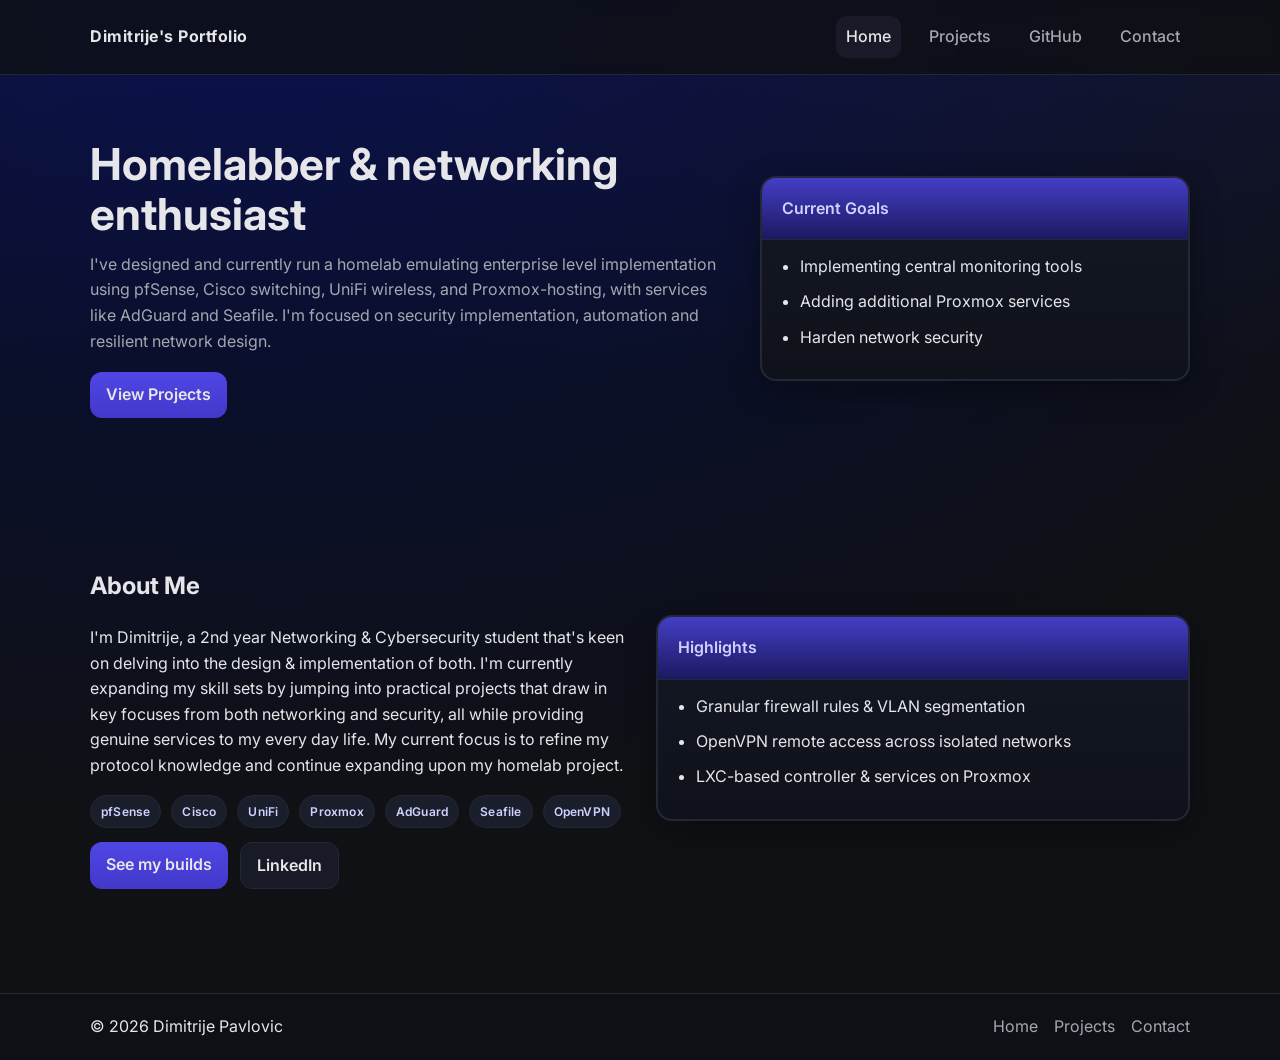
==== index.html @ 5ffce80c "minor tweaks" ====
<!doctype html>
<html lang="en">
<head>
<meta charset="utf-8" />
<meta name="viewport" content="width=device-width, initial-scale=1" />
<title>Dimitrije Pavlovic — Homelab & Projects</title>
<meta name="description" content="Portfolio: homelab, networking, cybersecurity, and systems projects." />
<link rel="preconnect" href="https://fonts.gstatic.com" crossorigin>
<link href="https://fonts.googleapis.com/css2?family=Inter:wght@400;500;600;700&display=swap" rel="stylesheet">
<link rel="stylesheet" href="assets/css/style.css" />
</head>
<body>
<header class="site-header">
<div class="container nav">
<a class="brand" href="./">Dimitrije's Portfolio</a>
<nav id="site-nav" class="nav-links">
<a href="./" data-nav="home">Home</a>
<a href="projects.html" data-nav="projects">Projects</a>
<a href="https://github.com/pvlvc-dev" target="_blank" rel="noopener">GitHub</a>
<a href="mailto:dimitrijepavlovic1035@gmail.com">Contact</a>
</nav>
<button id="nav-toggle" class="nav-toggle" aria-label="Toggle menu">☰</button>
</div>
</header>


<main>
<!-- HERO -->
<section class="hero">
<div class="container hero-inner">
<div class="hero-text">
<h1>Homelabber & networking enthusiast</h1>
<p>
I've designed and currently run a homelab emulating enterprise level implementation using pfSense,
Cisco switching, UniFi wireless, and Proxmox-hosting, with services like AdGuard and Seafile. I'm focused on
security implementation, automation and resilient network design.
</p>
<div class="cta">
<a class="btn primary" href="projects.html">View Projects</a>
</div>
</div>
<div class="hero-card">
<div class="card card-hover">
<div class="card-header">Current Goals</div>
<div class="card-body">
    <ul class="list">
    <li>Implementing central monitoring tools</li>
    <li>Adding additional Proxmox services</li>
    <li>Harden network security</li>
    </ul>
</div>
</div>
</div>
</div>
</section>


<!-- ABOUT -->
<section id="about" class="section">
<div class="container grid-2">
<div>
<h2>About Me</h2>
<p>
I'm Dimitrije, a 2nd year Networking & Cybersecurity student that's keen on delving into the
design & implementation of both. I'm currently expanding my skill sets by jumping into practical projects
that draw in key focuses from both networking and security, all while providing genuine services to my every day life.
My current focus is to refine my protocol knowledge and continue expanding upon my homelab project.
</p>
<div class="badges">
<span class="badge">pfSense</span>
<span class="badge">Cisco</span>
<span class="badge">UniFi</span>
<span class="badge">Proxmox</span>
<span class="badge">AdGuard</span>
<span class="badge">Seafile</span>
<span class="badge">OpenVPN</span>
</div>
<div class="cta">
<a class="btn primary" href="projects.html">See my builds</a>
<a class="btn" href="https://www.linkedin.com/in/dimitrije-pavlovic/" target="_blank" rel="noopener">LinkedIn</a>
</div>
</div>
<div>
<div class="card card-hover">
<div class="card-header">Highlights</div>
<div class="card-body">
    <ul class="list">
    <li>Granular firewall rules & VLAN segmentation</li>
    <li>OpenVPN remote access across isolated networks</li>
    <li>LXC-based controller & services on Proxmox</li>
    </ul>
</div>
</div>
</div>
</div>
</section>
</main>


<footer class="site-footer">
<div class="container footer-inner">
<div>© <span id="year"></span> Dimitrije Pavlovic</div>
<div class="footer-links">
<a href="./">Home</a>
<a href="projects.html">Projects</a>
<a href="mailto:dimitrijepavlovic1035@gmail.com">Contact</a>
</div>
</div>
</footer>

<script src="assets/js/main.js"></script>
</body>
</html>
---- assets/css/style.css ----
* { box-sizing: border-box; }
html, body { height: 100%; }

:root {
--bg: #0f1115;
--bg-elev: #151821;
--text: #e6e6ea;
--muted: #a4a7b0;
--indigo: #4f46e5;
--indigo-600: #4338ca;
--link: #7c83ff;
--border: #242735;
--radius: 16px;
--shadow: 0 10px 30px rgba(0,0,0,0.35);
}

body {
margin: 0;
background: radial-gradient(1400px 900px at 20% 0%, #050d3f, transparent 90%), var(--bg);
background-repeat: no-repeat, no-repeat;
color: var(--text);
font-family: 'Inter', system-ui, -apple-system, Segoe UI, Roboto, Helvetica, Arial, 'Apple Color Emoji', 'Segoe UI Emoji';
line-height: 1.6;
}

section {
    margin-bottom: 2.5rem;
}

.img-frame {
  max-width: 480px;        /* or 100% */
  border-radius: 14px;
  border: 2px solid rgba(79,70,229,.35);
  box-shadow: 0 10px 30px rgba(0,0,0,.4);
  background: linear-gradient(180deg, rgba(79,70,229,.1), rgba(15,17,26,.6));
  padding: 6px;
}

.img-frame img {
  display: block;
  width: 100%;
  height: auto;            /* ensures real height */
  border-radius: 10px;     /* slightly smaller than frame radius */
}


.page-header {
  display: flex;
  justify-content: space-between;
  align-items: center;
  flex-wrap: wrap; /* allows wrapping on mobile */
  gap: 1rem;
  border-bottom: 1px solid var(--border);
}

.page-title {
  font-size: 2rem;
  font-weight: 700;
  color: var(--text-light, #fff);
}

.page-version {
  color: #cfd2ff;
  font-size: 0.95rem;
  opacity: 0.85;
  text-align: center;
  flex: 1; /* pushes it to the middle */
}

/* Layout */
.container { width: min(1100px, 92%); margin: 0 auto;}
.section { padding: 64px 0; }
.grid-2 { display: grid; grid-template-columns: 1fr; gap: 2rem; align-items: center; padding-top: 20px;}
.grid-3 { display: grid; grid-template-columns: 1fr; gap: 24px; padding-top: 10px;}
@media (min-width: 820px) {
.grid-2 { grid-template-columns: 1fr 1fr; }
.grid-3 { grid-template-columns: repeat(3, 1fr); }
}

/* Header */
.site-header { position: sticky; top: 0; z-index: 50; background: rgba(15,17,21,0.75); backdrop-filter: blur(8px); border-bottom: 1px solid var(--border); }
.nav { display: flex; align-items: center; justify-content: space-between; padding: 16px 0; }
.brand { font-weight: 700; letter-spacing: 0.5px; color: var(--text); text-decoration: none; }
.nav-links { display: none; gap: 18px; }
.nav-links a { color: var(--muted); text-decoration: none; font-weight: 500; padding: 8px 10px; border-radius: 10px; }
.nav-links a.active, .nav-links a:hover { color: var(--text); background: #181b27; }
.nav-toggle { display: inline-flex; align-items: center; justify-content: center; background: #181b27; color: var(--text); border: 1px solid var(--border); border-radius: 12px; padding: 8px 12px; cursor: pointer; }
@media (min-width: 860px) {
.nav-links { display: inline-flex; }
.nav-toggle { display: none; }
}

/* Hero */
.hero { padding: 64px 0 24px; background: linear-gradient(180deg, rgba(79,70,229,0.07), transparent 85%); padding-bottom: 5px;}
.hero-inner { display: grid; grid-template-columns: 1fr; gap: 24px; align-items: center; }
@media (min-width: 920px) { .hero-inner { grid-template-columns: 1.2fr 0.8fr; } }
.hero h1 { font-size: clamp(28px, 4vw, 44px); line-height: 1.15; margin: 0 0 12px; }
.hero p { color: var(--muted); margin: 0 0 18px; }
#site-nav.open { display: flex; flex-direction: column; gap: 12px; position: absolute; right: 4%; left: 4%; top: 62px; padding: 16px; background: #0f121a; border: 1px solid var(--border); border-radius: 14px; box-shadow: var(--shadow); }

/* Cards */
.cards { margin-top: 24px; margin-bottom: 2rem; }
.card { background: linear-gradient(180deg, #141824, #0f121a); border: 2px solid var(--border); border-radius: var(--radius); box-shadow: var(--shadow); overflow: hidden; }
.card-header { padding: 18px 20px; font-weight: 600; color: #cfd2ff; border-bottom: 1px solid var(--border); background: linear-gradient(180deg, rgba(78, 70, 229, 0.832), rgba(31, 26, 127, 0.688)); }
.card-footer { border-top: 1px solid var(--border); padding: 10px 14px; background: linear-gradient(180deg, rgba(79,70,229,0.05), transparent); font-size: 13px;color: var(--muted); display: flex; justify-content: space-between; align-items: center;}
.card-footbox {border: 1px solid var(--border); padding: 10px 14px; background: linear-gradient(180deg, rgba(79,70,229,0.05), transparent); font-size: 13px;color: var(--muted); display: flex; justify-content: space-between; align-items: center;}
.card-body { padding: 20px;  line-height: 1.7; padding-top: 5px;}
.card-actions { display: flex; gap: 10px; padding: 16px 18px; border-top: 1px solid var(--border); }
.card.card-hover {
  transition: transform 0.3s cubic-bezier(0.22, 1, 0.36, 1),
              box-shadow 0.3s cubic-bezier(0.22, 1, 0.36, 1);
}
.card.card-hover:hover {
  transform: translateY(-4px);
  box-shadow: 0 8px 25px rgba(79,70,229,0.25);
  transition: all 0.3s ease-in-out;
}

/* Buttons */
.btn { display: inline-block; text-decoration: none; font-weight: 600; padding: 10px 16px; border-radius: 12px; border: 1px solid var(--border); color: var(--text); background: #181b27; transition: transform 0.06s ease; }
.btn:hover { transform: translateY(-1px); }
.btn.primary { background: linear-gradient(180deg, var(--indigo), var(--indigo-600)); border: none; }
.btn.ghost { background: transparent; border: 1px solid var(--border); }
.btn.small { padding: 8px 12px; font-size: 14px; }
.btn.nav {
  padding: 8px 14px;
  background: linear-gradient(180deg, #2a275f, var(--indigo-600));
  font-size: 14px;
  box-shadow: 0 4px 12px rgba(79,70,229,0.3);
  transition: all 0.2s ease;
  border: none;
}
.btn.nav:hover {
  transform: translateY(-2px);
  box-shadow: 0 6px 16px rgba(79,70,229,0.5);
}

/* Badges & Chips */
.badges { display: flex; flex-wrap: wrap; gap: 10px; margin: 14px 0; }
.badge { padding: 6px 10px; border-radius: 999px; background: #1a1e2b; border: 1px solid var(--border); color: #cfd2ff; font-weight: 600; font-size: 12px; letter-spacing: 0.2px; }
.chips { display: flex; flex-wrap: wrap; gap: 8px; }
.chip { padding: 6px 10px; border-radius: 999px; background: #151a26; border: 1px solid var(--border); color: var(--muted); font-weight: 600; font-size: 12px; }


/* Lists */
.list { margin: 0; padding: 0 0 0 18px; }
.list li { margin: 8px 0; }


/* Footer */
.site-footer { border-top: 1px solid var(--border); background: #0e1016; margin-top: 40px; }
.footer-inner { display: flex; align-items: center; justify-content: space-between; padding: 20px 0; }
.footer-links { display: flex; gap: 16px; }
.footer-links a { color: var(--muted); text-decoration: none; }
.footer-links a:hover { color: var(--text); }


/* Utilities */
.muted { color: var(--muted); }
.cta { display: flex; gap: 12px; flex-wrap: wrap; }


/* Mobile menu (revealed when toggled) */
#site-nav.open { display: flex; flex-direction: column; gap: 12px; position: absolute; right: 4%; left: 4%; top: 62px; padding: 16px; background: #0f121a; border: 1px solid var(--border); border-radius: 14px; box-shadow: var(--shadow); }
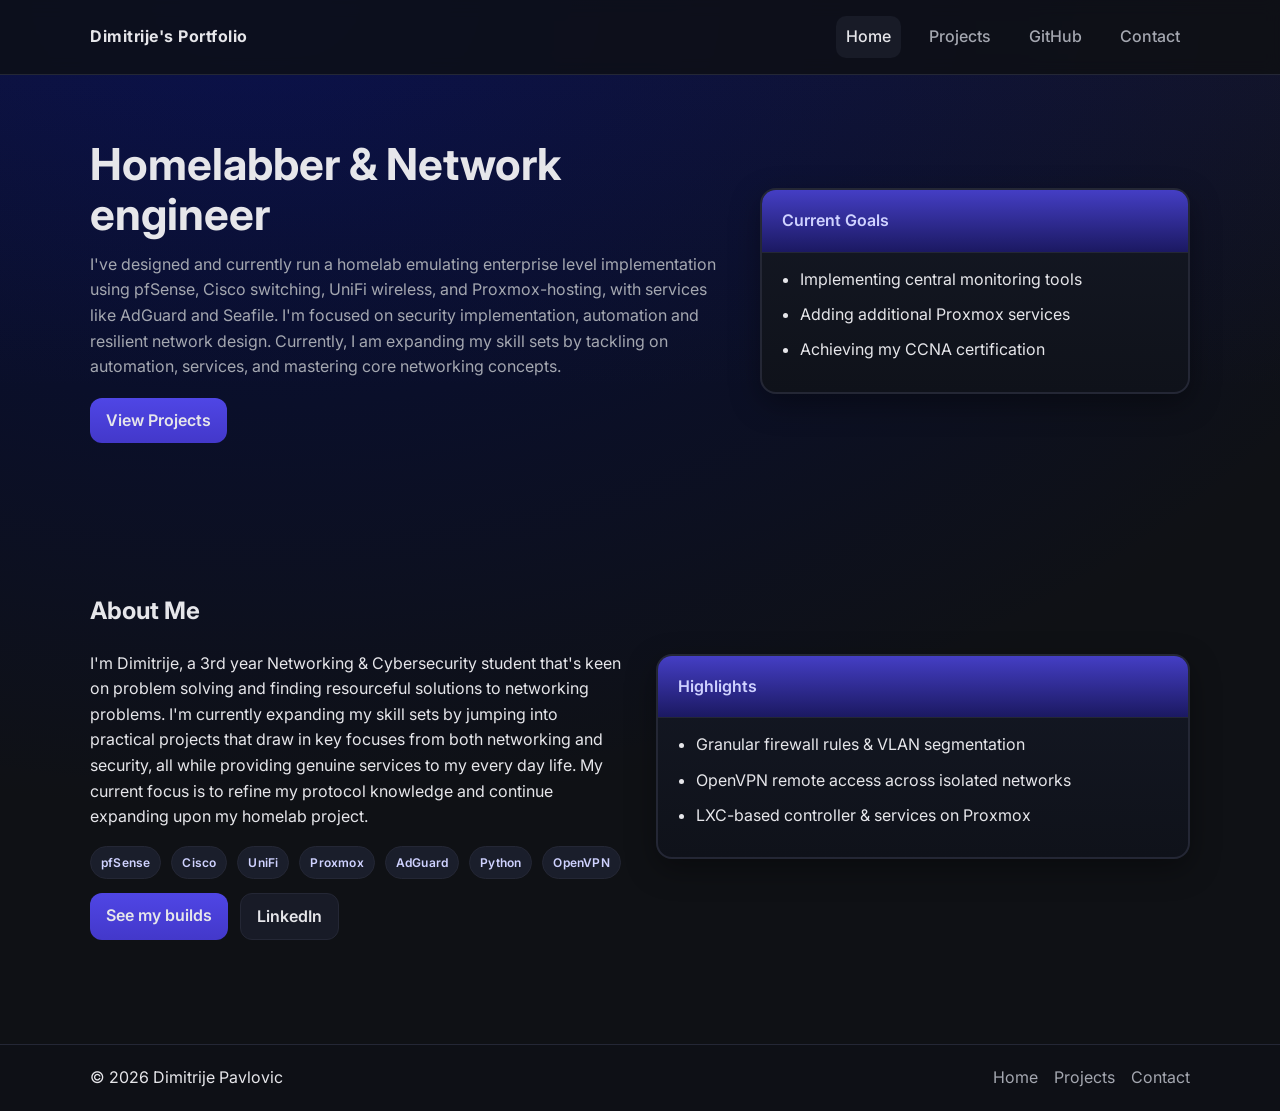
==== commit e775ef24: "Info changes" ====
--- a/index.html
+++ b/index.html
@@ -25,15 +25,15 @@
 
 
 <main>
-<!-- HERO -->
 <section class="hero">
 <div class="container hero-inner">
 <div class="hero-text">
-<h1>Homelabber & networking enthusiast</h1>
+<h1>Homelabber & Network engineer</h1>
 <p>
 I've designed and currently run a homelab emulating enterprise level implementation using pfSense,
 Cisco switching, UniFi wireless, and Proxmox-hosting, with services like AdGuard and Seafile. I'm focused on
-security implementation, automation and resilient network design.
+security implementation, automation and resilient network design. Currently, I am expanding my skill sets by 
+tackling on automation, services, and mastering core networking concepts.
 </p>
 <div class="cta">
 <a class="btn primary" href="projects.html">View Projects</a>
@@ -46,7 +46,7 @@
     <ul class="list">
     <li>Implementing central monitoring tools</li>
     <li>Adding additional Proxmox services</li>
-    <li>Harden network security</li>
+    <li>Achieving my CCNA certification</li>
     </ul>
 </div>
 </div>
@@ -54,15 +54,13 @@
 </div>
 </section>
 
-
-<!-- ABOUT -->
 <section id="about" class="section">
 <div class="container grid-2">
 <div>
 <h2>About Me</h2>
 <p>
-I'm Dimitrije, a 2nd year Networking & Cybersecurity student that's keen on delving into the
-design & implementation of both. I'm currently expanding my skill sets by jumping into practical projects
+I'm Dimitrije, a 3rd year Networking & Cybersecurity student that's keen on problem solving and finding resourceful
+solutions to networking problems. I'm currently expanding my skill sets by jumping into practical projects
 that draw in key focuses from both networking and security, all while providing genuine services to my every day life.
 My current focus is to refine my protocol knowledge and continue expanding upon my homelab project.
 </p>
@@ -72,7 +70,7 @@
 <span class="badge">UniFi</span>
 <span class="badge">Proxmox</span>
 <span class="badge">AdGuard</span>
-<span class="badge">Seafile</span>
+<span class="badge">Python</span>
 <span class="badge">OpenVPN</span>
 </div>
 <div class="cta">
@@ -96,7 +94,6 @@
 </section>
 </main>
 
-
 <footer class="site-footer">
 <div class="container footer-inner">
 <div>© <span id="year"></span> Dimitrije Pavlovic</div>
--- a/assets/css/style.css
+++ b/assets/css/style.css
@@ -160,5 +160,5 @@
 .cta { display: flex; gap: 12px; flex-wrap: wrap; }
 
 
-/* Mobile menu (revealed when toggled) */
+/* Mobile menu */
 #site-nav.open { display: flex; flex-direction: column; gap: 12px; position: absolute; right: 4%; left: 4%; top: 62px; padding: 16px; background: #0f121a; border: 1px solid var(--border); border-radius: 14px; box-shadow: var(--shadow); }
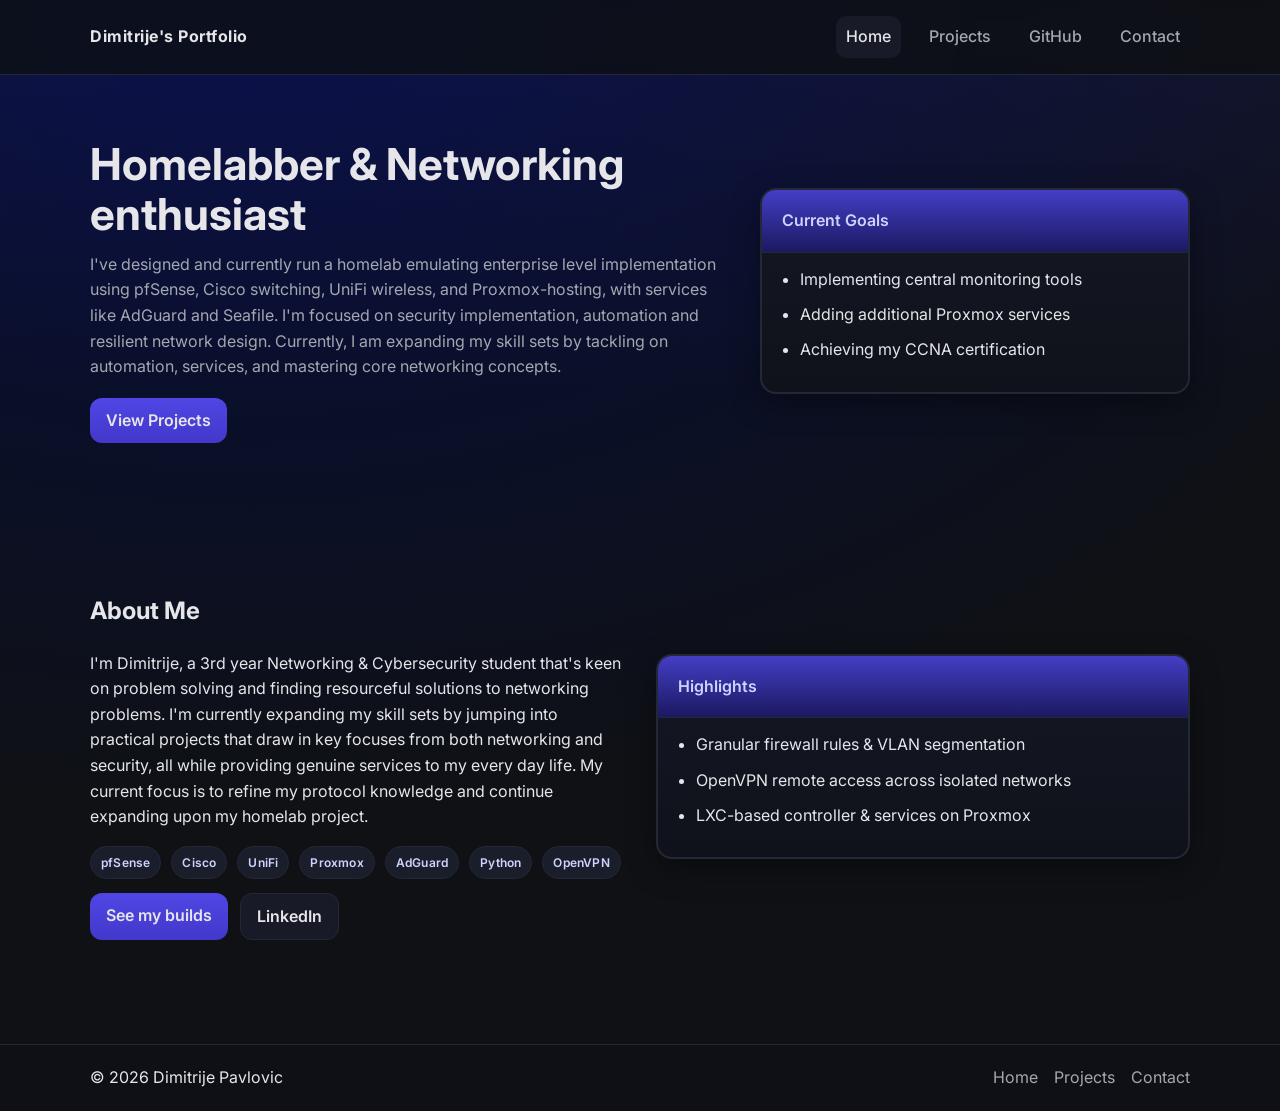
==== commit 89821411: "minor title change" ====
--- a/index.html
+++ b/index.html
@@ -28,7 +28,7 @@
 <section class="hero">
 <div class="container hero-inner">
 <div class="hero-text">
-<h1>Homelabber & Network engineer</h1>
+<h1>Homelabber & Networking enthusiast</h1>
 <p>
 I've designed and currently run a homelab emulating enterprise level implementation using pfSense,
 Cisco switching, UniFi wireless, and Proxmox-hosting, with services like AdGuard and Seafile. I'm focused on
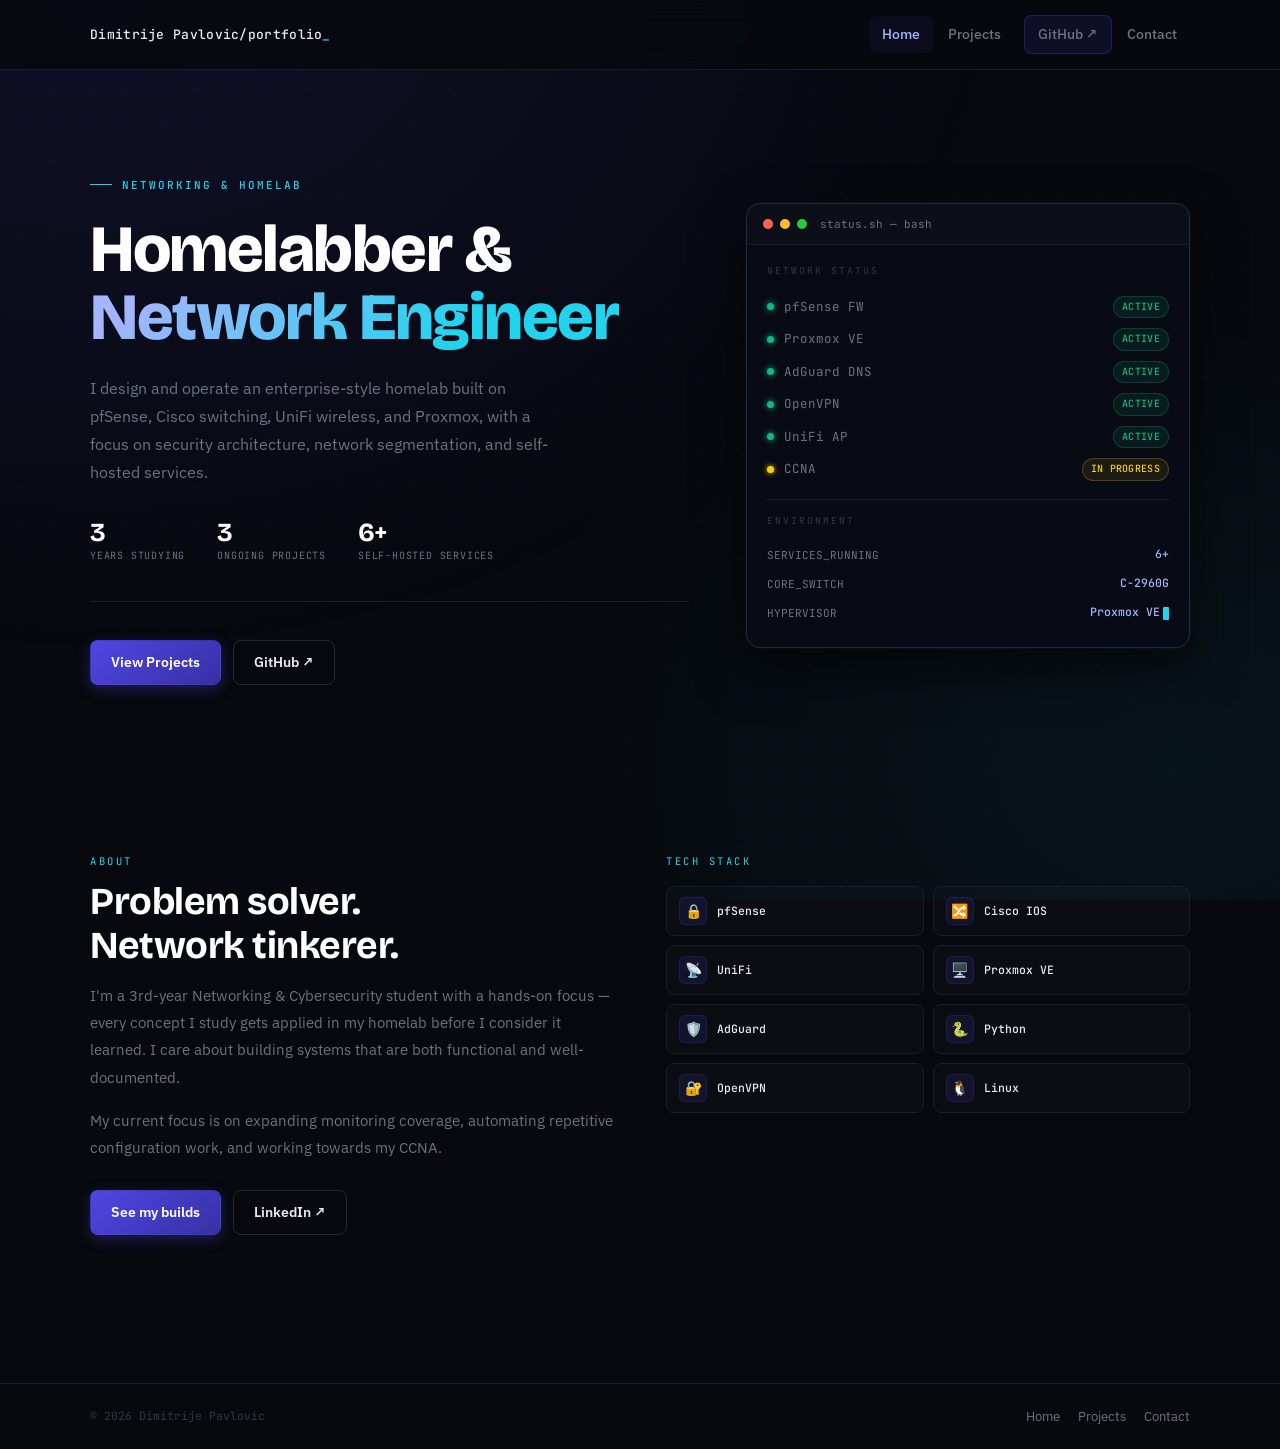
==== commit 04b16af1: "Complete overhaul" ====
--- a/index.html
+++ b/index.html
@@ -3,108 +3,173 @@
 <head>
 <meta charset="utf-8" />
 <meta name="viewport" content="width=device-width, initial-scale=1" />
-<title>Dimitrije Pavlovic — Homelab & Projects</title>
-<meta name="description" content="Portfolio: homelab, networking, cybersecurity, and systems projects." />
+<title>Dimitrije Pavlovic — Homelab & Networking</title>
+<meta name="description" content="Homelab, networking, and cybersecurity portfolio." />
+<link rel="preconnect" href="https://fonts.googleapis.com">
 <link rel="preconnect" href="https://fonts.gstatic.com" crossorigin>
-<link href="https://fonts.googleapis.com/css2?family=Inter:wght@400;500;600;700&display=swap" rel="stylesheet">
+<link href="https://fonts.googleapis.com/css2?family=Bricolage+Grotesque:opsz,wght@12..96,400;12..96,600;12..96,700;12..96,800&family=IBM+Plex+Sans:wght@400;500;600&family=JetBrains+Mono:wght@400;500&display=swap" rel="stylesheet">
 <link rel="stylesheet" href="assets/css/style.css" />
 </head>
 <body>
+
+<div id="scroll-progress"></div>
+
 <header class="site-header">
-<div class="container nav">
-<a class="brand" href="./">Dimitrije's Portfolio</a>
-<nav id="site-nav" class="nav-links">
-<a href="./" data-nav="home">Home</a>
-<a href="projects.html" data-nav="projects">Projects</a>
-<a href="https://github.com/pvlvc-dev" target="_blank" rel="noopener">GitHub</a>
-<a href="mailto:dimitrijepavlovic1035@gmail.com">Contact</a>
-</nav>
-<button id="nav-toggle" class="nav-toggle" aria-label="Toggle menu">☰</button>
-</div>
+  <div class="container nav">
+    <a class="brand" href="./">Dimitrije Pavlovic/portfolio<span class="brand-accent">_</span></a>
+    <nav id="site-nav" class="nav-links">
+      <a href="./" data-nav="home">Home</a>
+      <a href="projects.html" data-nav="projects">Projects</a>
+      <a href="https://github.com/pvlvc-dev" target="_blank" rel="noopener" class="nav-cta">GitHub ↗</a>
+      <a href="mailto:dimitrije.pav@proton.me">Contact</a>
+    </nav>
+    <button id="nav-toggle" class="nav-toggle" aria-label="Toggle menu">☰</button>
+  </div>
 </header>
 
+<main>
 
-<main>
-<section class="hero">
-<div class="container hero-inner">
-<div class="hero-text">
-<h1>Homelabber & Networking enthusiast</h1>
-<p>
-I've designed and currently run a homelab emulating enterprise level implementation using pfSense,
-Cisco switching, UniFi wireless, and Proxmox-hosting, with services like AdGuard and Seafile. I'm focused on
-security implementation, automation and resilient network design. Currently, I am expanding my skill sets by 
-tackling on automation, services, and mastering core networking concepts.
-</p>
-<div class="cta">
-<a class="btn primary" href="projects.html">View Projects</a>
-</div>
-</div>
-<div class="hero-card">
-<div class="card card-hover">
-<div class="card-header">Current Goals</div>
-<div class="card-body">
-    <ul class="list">
-    <li>Implementing central monitoring tools</li>
-    <li>Adding additional Proxmox services</li>
-    <li>Achieving my CCNA certification</li>
-    </ul>
-</div>
-</div>
-</div>
-</div>
-</section>
+  <!-- Hero -->
+  <section class="hero">
+    <div class="container hero-inner">
 
-<section id="about" class="section">
-<div class="container grid-2">
-<div>
-<h2>About Me</h2>
-<p>
-I'm Dimitrije, a 3rd year Networking & Cybersecurity student that's keen on problem solving and finding resourceful
-solutions to networking problems. I'm currently expanding my skill sets by jumping into practical projects
-that draw in key focuses from both networking and security, all while providing genuine services to my every day life.
-My current focus is to refine my protocol knowledge and continue expanding upon my homelab project.
-</p>
-<div class="badges">
-<span class="badge">pfSense</span>
-<span class="badge">Cisco</span>
-<span class="badge">UniFi</span>
-<span class="badge">Proxmox</span>
-<span class="badge">AdGuard</span>
-<span class="badge">Python</span>
-<span class="badge">OpenVPN</span>
-</div>
-<div class="cta">
-<a class="btn primary" href="projects.html">See my builds</a>
-<a class="btn" href="https://www.linkedin.com/in/dimitrije-pavlovic/" target="_blank" rel="noopener">LinkedIn</a>
-</div>
-</div>
-<div>
-<div class="card card-hover">
-<div class="card-header">Highlights</div>
-<div class="card-body">
-    <ul class="list">
-    <li>Granular firewall rules & VLAN segmentation</li>
-    <li>OpenVPN remote access across isolated networks</li>
-    <li>LXC-based controller & services on Proxmox</li>
-    </ul>
-</div>
-</div>
-</div>
-</div>
-</section>
+      <div class="hero-text">
+        <div class="hero-eyebrow reveal">Networking & Homelab</div>
+        <h1 class="reveal reveal-d1">Homelabber &<br><em>Network Engineer</em></h1>
+        <p class="hero-desc reveal reveal-d2">
+          I design and operate an enterprise-style homelab built on pfSense, Cisco switching,
+          UniFi wireless, and Proxmox, with a focus on security architecture, network segmentation,
+          and self-hosted services.
+        </p>
+        <div class="hero-stats reveal reveal-d3">
+          <div class="hero-stat">
+            <span class="hero-stat-value">3</span>
+            <span class="hero-stat-label">Years Studying</span>
+          </div>
+          <div class="hero-stat">
+            <span class="hero-stat-value">3</span>
+            <span class="hero-stat-label">Ongoing Projects</span>
+          </div>
+          <div class="hero-stat">
+            <span class="hero-stat-value">6+</span>
+            <span class="hero-stat-label">Self-hosted Services</span>
+          </div>
+        </div>
+        <div class="cta reveal reveal-d4">
+          <a class="btn primary" href="projects.html">View Projects</a>
+          <a class="btn ghost" href="https://github.com/" target="_blank" rel="noopener">GitHub ↗</a>
+        </div>
+      </div>
+
+      <!-- Terminal status card -->
+      <div class="terminal-card reveal reveal-d2">
+        <div class="terminal-titlebar">
+          <span class="t-dot r"></span>
+          <span class="t-dot y"></span>
+          <span class="t-dot g"></span>
+          <span class="terminal-filename">status.sh — bash</span>
+        </div>
+        <div class="terminal-body">
+          <div class="t-section-label">Network Status</div>
+
+          <div class="status-row">
+            <span class="status-label"><span class="s-dot live"></span>pfSense FW</span>
+            <span class="s-badge live">ACTIVE</span>
+          </div>
+          <div class="status-row">
+            <span class="status-label"><span class="s-dot live"></span>Proxmox VE</span>
+            <span class="s-badge live">ACTIVE</span>
+          </div>
+          <div class="status-row">
+            <span class="status-label"><span class="s-dot live"></span>AdGuard DNS</span>
+            <span class="s-badge live">ACTIVE</span>
+          </div>
+          <div class="status-row">
+            <span class="status-label"><span class="s-dot live"></span>OpenVPN</span>
+            <span class="s-badge live">ACTIVE</span>
+          </div>
+          <div class="status-row">
+            <span class="status-label"><span class="s-dot live"></span>UniFi AP</span>
+            <span class="s-badge live">ACTIVE</span>
+          </div>
+          <div class="status-row">
+            <span class="status-label"><span class="s-dot planned"></span>CCNA</span>
+            <span class="s-badge planned">IN PROGRESS</span>
+          </div>
+
+          <hr class="t-divider">
+
+          <div class="t-section-label">Environment</div>
+          <div class="t-kv-row">
+            <span class="t-key">SERVICES_RUNNING</span>
+            <span class="t-val">6+</span>
+          </div>
+          <div class="t-kv-row">
+            <span class="t-key">CORE_SWITCH</span>
+            <span class="t-val">C-2960G</span>
+          </div>
+          <div class="t-kv-row">
+            <span class="t-key">HYPERVISOR</span>
+            <span class="t-val">Proxmox VE<span class="terminal-cursor"></span></span>
+          </div>
+        </div>
+      </div>
+
+    </div>
+  </section>
+
+  <!-- About -->
+  <section id="about" class="section">
+    <div class="container grid-2">
+
+      <div class="about-text reveal">
+        <div class="section-label">About</div>
+        <h2 class="section-title">Problem solver.<br>Network tinkerer.</h2>
+        <p>
+          I'm a 3rd-year Networking & Cybersecurity student with a hands-on focus — every concept
+          I study gets applied in my homelab before I consider it learned. I care about building systems
+          that are both functional and well-documented.
+        </p>
+        <p>
+          My current focus is on expanding monitoring coverage, automating repetitive configuration work,
+          and working towards my CCNA.
+        </p>
+        <div class="cta" style="margin-top:28px;">
+          <a class="btn primary" href="projects.html">See my builds</a>
+          <a class="btn ghost" href="https://www.linkedin.com/in/dimitrije-pavlovic/" target="_blank" rel="noopener">LinkedIn ↗</a>
+        </div>
+      </div>
+
+      <div class="reveal reveal-d2">
+        <div class="section-label" style="margin-bottom:16px;">Tech Stack</div>
+        <div class="skill-grid">
+          <div class="skill-item"><div class="skill-icon">🔒</div><span class="skill-name">pfSense</span></div>
+          <div class="skill-item"><div class="skill-icon">🔀</div><span class="skill-name">Cisco IOS</span></div>
+          <div class="skill-item"><div class="skill-icon">📡</div><span class="skill-name">UniFi</span></div>
+          <div class="skill-item"><div class="skill-icon">🖥️</div><span class="skill-name">Proxmox VE</span></div>
+          <div class="skill-item"><div class="skill-icon">🛡️</div><span class="skill-name">AdGuard</span></div>
+          <div class="skill-item"><div class="skill-icon">🐍</div><span class="skill-name">Python</span></div>
+          <div class="skill-item"><div class="skill-icon">🔐</div><span class="skill-name">OpenVPN</span></div>
+          <div class="skill-item"><div class="skill-icon">🐧</div><span class="skill-name">Linux</span></div>
+        </div>
+      </div>
+
+    </div>
+  </section>
+
 </main>
 
 <footer class="site-footer">
-<div class="container footer-inner">
-<div>© <span id="year"></span> Dimitrije Pavlovic</div>
-<div class="footer-links">
-<a href="./">Home</a>
-<a href="projects.html">Projects</a>
-<a href="mailto:dimitrijepavlovic1035@gmail.com">Contact</a>
-</div>
-</div>
+  <div class="container footer-inner">
+    <span class="footer-copy">© <span id="year"></span> Dimitrije Pavlovic</span>
+    <div class="footer-links">
+      <a href="./">Home</a>
+      <a href="projects.html">Projects</a>
+      <a href="mailto:dimitrije.pav@proton.me">Contact</a>
+    </div>
+  </div>
 </footer>
 
 <script src="assets/js/main.js"></script>
 </body>
-</html>+</html>
--- a/assets/css/style.css
+++ b/assets/css/style.css
@@ -1,164 +1,625 @@
-* { box-sizing: border-box; }
+*, *::before, *::after { box-sizing: border-box; margin: 0; padding: 0; }
+html { scroll-behavior: smooth; }
 html, body { height: 100%; }
 
 :root {
---bg: #0f1115;
---bg-elev: #151821;
---text: #e6e6ea;
---muted: #a4a7b0;
---indigo: #4f46e5;
---indigo-600: #4338ca;
---link: #7c83ff;
---border: #242735;
---radius: 16px;
---shadow: 0 10px 30px rgba(0,0,0,0.35);
+  --bg:           #07090e;
+  --bg-elev:      #0b0e18;
+  --bg-card:      #090c16;
+  --text:         #e8eaf2;
+  --muted:        #6b7280;
+  --dim:          #323646;
+  --accent:       #4f46e5;
+  --accent-2:     #22d3ee;
+  --green:        #10b981;
+  --yellow:       #facc15;
+  --border:       #191d2c;
+  --border-hi:    #242838;
+  --radius:       14px;
+  --radius-sm:    8px;
+  --shadow:       0 20px 50px rgba(0,0,0,0.55);
+  --font-display: 'Bricolage Grotesque', sans-serif;
+  --font-body:    'IBM Plex Sans', sans-serif;
+  --font-mono:    'JetBrains Mono', monospace;
 }
 
 body {
-margin: 0;
-background: radial-gradient(1400px 900px at 20% 0%, #050d3f, transparent 90%), var(--bg);
-background-repeat: no-repeat, no-repeat;
-color: var(--text);
-font-family: 'Inter', system-ui, -apple-system, Segoe UI, Roboto, Helvetica, Arial, 'Apple Color Emoji', 'Segoe UI Emoji';
-line-height: 1.6;
-}
-
-section {
-    margin-bottom: 2.5rem;
-}
-
-.img-frame {
-  max-width: 480px;        /* or 100% */
-  border-radius: 14px;
-  border: 2px solid rgba(79,70,229,.35);
-  box-shadow: 0 10px 30px rgba(0,0,0,.4);
-  background: linear-gradient(180deg, rgba(79,70,229,.1), rgba(15,17,26,.6));
-  padding: 6px;
-}
-
-.img-frame img {
-  display: block;
-  width: 100%;
-  height: auto;            /* ensures real height */
-  border-radius: 10px;     /* slightly smaller than frame radius */
-}
-
-
-.page-header {
-  display: flex;
+  font-family: var(--font-body);
+  background: var(--bg);
+  color: var(--text);
+  line-height: 1.65;
+  overflow-x: hidden;
+}
+
+/* dot grid background */
+body::before {
+  content: '';
+  position: fixed;
+  inset: 0;
+  background-image: radial-gradient(circle, rgba(79,70,229,0.11) 1px, transparent 1px);
+  background-size: 36px 36px;
+  pointer-events: none;
+  z-index: 0;
+}
+
+/* ambient gradient blobs */
+body::after {
+  content: '';
+  position: fixed;
+  inset: 0;
+  background:
+    radial-gradient(ellipse 900px 700px at 8% -5%, rgba(79,70,229,0.13), transparent),
+    radial-gradient(ellipse 700px 500px at 92% 85%, rgba(34,211,238,0.06), transparent);
+  pointer-events: none;
+  z-index: 0;
+}
+
+/* scroll progress bar */
+#scroll-progress {
+  position: fixed;
+  top: 0; left: 0;
+  height: 2px;
+  width: 0%;
+  background: linear-gradient(90deg, var(--accent), var(--accent-2));
+  z-index: 300;
+  transition: width 0.08s linear;
+}
+
+/* Layout */
+.container { position: relative; z-index: 1; width: min(1100px, 92%); margin: 0 auto; }
+.section { padding: 88px 0; }
+
+/*Scroll reveal animations*/
+.reveal {
+  opacity: 0;
+  transform: translateY(26px);
+  transition: opacity 0.7s cubic-bezier(0.16,1,0.3,1),
+              transform 0.7s cubic-bezier(0.16,1,0.3,1);
+}
+.reveal.visible { opacity: 1; transform: translateY(0); }
+.reveal-d1 { transition-delay: 0.08s; }
+.reveal-d2 { transition-delay: 0.16s; }
+.reveal-d3 { transition-delay: 0.24s; }
+.reveal-d4 { transition-delay: 0.34s; }
+
+/* Navigation*/
+.site-header {
+  position: sticky;
+  top: 0; z-index: 100;
+  background: rgba(7,9,14,0.82);
+  backdrop-filter: blur(14px);
+  -webkit-backdrop-filter: blur(14px);
+  border-bottom: 1px solid var(--border);
+}
+.nav {
+  display: flex;
+  align-items: center;
   justify-content: space-between;
-  align-items: center;
-  flex-wrap: wrap; /* allows wrapping on mobile */
-  gap: 1rem;
+  padding: 15px 0;
+}
+.brand {
+  font-family: var(--font-mono);
+  font-size: 13px;
+  font-weight: 500;
+  color: var(--text);
+  text-decoration: none;
+  letter-spacing: 0.3px;
+}
+.brand .brand-accent { color: var(--accent-2); }
+.nav-links { display: none; gap: 2px; align-items: center; }
+.nav-links a {
+  font-size: 14px;
+  font-weight: 500;
+  color: var(--muted);
+  text-decoration: none;
+  padding: 7px 13px;
+  border-radius: var(--radius-sm);
+  transition: color 0.15s, background 0.15s;
+}
+.nav-links a:hover { color: var(--text); background: rgba(255,255,255,0.04); }
+.nav-links a.active { color: #a5b4fc; background: rgba(79,70,229,0.08); }
+.nav-cta {
+  display: inline-flex;
+  align-items: center;
+  gap: 6px;
+  margin-left: 8px;
+  padding: 7px 14px;
+  border-radius: var(--radius-sm);
+  background: rgba(79,70,229,0.12);
+  border: 1px solid rgba(79,70,229,0.3);
+  color: #a5b4fc;
+  font-size: 13px;
+  font-weight: 500;
+  text-decoration: none;
+  transition: all 0.2s;
+}
+.nav-cta:hover { background: rgba(79,70,229,0.22); border-color: rgba(79,70,229,0.55); }
+.nav-toggle {
+  display: inline-flex;
+  align-items: center;
+  justify-content: center;
+  background: transparent;
+  color: var(--muted);
+  border: 1px solid var(--border-hi);
+  border-radius: var(--radius-sm);
+  padding: 8px 13px;
+  cursor: pointer;
+  font-size: 15px;
+  transition: color 0.15s, border-color 0.15s;
+}
+.nav-toggle:hover { color: var(--text); border-color: var(--dim); }
+#site-nav.open {
+  display: flex;
+  flex-direction: column;
+  gap: 4px;
+  position: absolute;
+  right: 4%; left: 4%;
+  top: 55px;
+  padding: 12px;
+  background: #0b0e18;
+  border: 1px solid var(--border-hi);
+  border-radius: var(--radius);
+  box-shadow: var(--shadow);
+}
+@media (min-width: 860px) {
+  .nav-links { display: inline-flex; }
+  .nav-toggle { display: none; }
+}
+
+/*Hero*/
+.hero {
+  padding: 96px 0 80px;
+  position: relative;
+  overflow: hidden;
+}
+.hero-inner {
+  display: grid;
+  grid-template-columns: 1fr;
+  gap: 56px;
+  align-items: center;
+}
+@media (min-width: 900px) { .hero-inner { grid-template-columns: 1.15fr 0.85fr; } }
+
+.hero-eyebrow {
+  display: inline-flex;
+  align-items: center;
+  gap: 10px;
+  font-family: var(--font-mono);
+  font-size: 11px;
+  font-weight: 500;
+  color: var(--accent-2);
+  letter-spacing: 2px;
+  text-transform: uppercase;
+  margin-bottom: 22px;
+}
+.hero-eyebrow::before {
+  content: '';
+  width: 22px; height: 1px;
+  background: var(--accent-2);
+  flex-shrink: 0;
+}
+
+.hero h1 {
+  font-family: var(--font-display);
+  font-size: clamp(38px, 5.5vw, 66px);
+  font-weight: 800;
+  line-height: 1.04;
+  letter-spacing: -1.5px;
+  margin-bottom: 22px;
+  color: #fff;
+}
+.hero h1 em {
+  font-style: normal;
+  background: linear-gradient(130deg, #a5b4fc 10%, var(--accent-2) 70%);
+  -webkit-background-clip: text;
+  background-clip: text;
+  -webkit-text-fill-color: transparent;
+}
+
+.hero-desc {
+  font-size: 15.5px;
+  color: var(--muted);
+  max-width: 460px;
+  margin-bottom: 34px;
+  line-height: 1.8;
+}
+
+.hero-stats {
+  display: flex;
+  gap: 32px;
+  flex-wrap: wrap;
+  margin-bottom: 38px;
+  padding-bottom: 36px;
   border-bottom: 1px solid var(--border);
 }
-
-.page-title {
-  font-size: 2rem;
+.hero-stat { display: flex; flex-direction: column; gap: 2px; }
+.hero-stat-value {
+  font-family: var(--font-display);
+  font-size: 26px;
   font-weight: 700;
-  color: var(--text-light, #fff);
-}
-
-.page-version {
-  color: #cfd2ff;
-  font-size: 0.95rem;
-  opacity: 0.85;
-  text-align: center;
-  flex: 1; /* pushes it to the middle */
-}
-
-/* Layout */
-.container { width: min(1100px, 92%); margin: 0 auto;}
-.section { padding: 64px 0; }
-.grid-2 { display: grid; grid-template-columns: 1fr; gap: 2rem; align-items: center; padding-top: 20px;}
-.grid-3 { display: grid; grid-template-columns: 1fr; gap: 24px; padding-top: 10px;}
-@media (min-width: 820px) {
-.grid-2 { grid-template-columns: 1fr 1fr; }
-.grid-3 { grid-template-columns: repeat(3, 1fr); }
-}
-
-/* Header */
-.site-header { position: sticky; top: 0; z-index: 50; background: rgba(15,17,21,0.75); backdrop-filter: blur(8px); border-bottom: 1px solid var(--border); }
-.nav { display: flex; align-items: center; justify-content: space-between; padding: 16px 0; }
-.brand { font-weight: 700; letter-spacing: 0.5px; color: var(--text); text-decoration: none; }
-.nav-links { display: none; gap: 18px; }
-.nav-links a { color: var(--muted); text-decoration: none; font-weight: 500; padding: 8px 10px; border-radius: 10px; }
-.nav-links a.active, .nav-links a:hover { color: var(--text); background: #181b27; }
-.nav-toggle { display: inline-flex; align-items: center; justify-content: center; background: #181b27; color: var(--text); border: 1px solid var(--border); border-radius: 12px; padding: 8px 12px; cursor: pointer; }
-@media (min-width: 860px) {
-.nav-links { display: inline-flex; }
-.nav-toggle { display: none; }
-}
-
-/* Hero */
-.hero { padding: 64px 0 24px; background: linear-gradient(180deg, rgba(79,70,229,0.07), transparent 85%); padding-bottom: 5px;}
-.hero-inner { display: grid; grid-template-columns: 1fr; gap: 24px; align-items: center; }
-@media (min-width: 920px) { .hero-inner { grid-template-columns: 1.2fr 0.8fr; } }
-.hero h1 { font-size: clamp(28px, 4vw, 44px); line-height: 1.15; margin: 0 0 12px; }
-.hero p { color: var(--muted); margin: 0 0 18px; }
-#site-nav.open { display: flex; flex-direction: column; gap: 12px; position: absolute; right: 4%; left: 4%; top: 62px; padding: 16px; background: #0f121a; border: 1px solid var(--border); border-radius: 14px; box-shadow: var(--shadow); }
-
-/* Cards */
-.cards { margin-top: 24px; margin-bottom: 2rem; }
-.card { background: linear-gradient(180deg, #141824, #0f121a); border: 2px solid var(--border); border-radius: var(--radius); box-shadow: var(--shadow); overflow: hidden; }
-.card-header { padding: 18px 20px; font-weight: 600; color: #cfd2ff; border-bottom: 1px solid var(--border); background: linear-gradient(180deg, rgba(78, 70, 229, 0.832), rgba(31, 26, 127, 0.688)); }
-.card-footer { border-top: 1px solid var(--border); padding: 10px 14px; background: linear-gradient(180deg, rgba(79,70,229,0.05), transparent); font-size: 13px;color: var(--muted); display: flex; justify-content: space-between; align-items: center;}
-.card-footbox {border: 1px solid var(--border); padding: 10px 14px; background: linear-gradient(180deg, rgba(79,70,229,0.05), transparent); font-size: 13px;color: var(--muted); display: flex; justify-content: space-between; align-items: center;}
-.card-body { padding: 20px;  line-height: 1.7; padding-top: 5px;}
-.card-actions { display: flex; gap: 10px; padding: 16px 18px; border-top: 1px solid var(--border); }
-.card.card-hover {
-  transition: transform 0.3s cubic-bezier(0.22, 1, 0.36, 1),
-              box-shadow 0.3s cubic-bezier(0.22, 1, 0.36, 1);
-}
-.card.card-hover:hover {
-  transform: translateY(-4px);
-  box-shadow: 0 8px 25px rgba(79,70,229,0.25);
-  transition: all 0.3s ease-in-out;
-}
-
-/* Buttons */
-.btn { display: inline-block; text-decoration: none; font-weight: 600; padding: 10px 16px; border-radius: 12px; border: 1px solid var(--border); color: var(--text); background: #181b27; transition: transform 0.06s ease; }
-.btn:hover { transform: translateY(-1px); }
-.btn.primary { background: linear-gradient(180deg, var(--indigo), var(--indigo-600)); border: none; }
-.btn.ghost { background: transparent; border: 1px solid var(--border); }
-.btn.small { padding: 8px 12px; font-size: 14px; }
-.btn.nav {
-  padding: 8px 14px;
-  background: linear-gradient(180deg, #2a275f, var(--indigo-600));
+  color: #fff;
+  line-height: 1;
+}
+.hero-stat-label {
+  font-family: var(--font-mono);
+  font-size: 10px;
+  color: var(--muted);
+  letter-spacing: 0.8px;
+  text-transform: uppercase;
+}
+
+.cta { display: flex; gap: 12px; flex-wrap: wrap; }
+
+/*Terminal Status Card*/
+.terminal-card {
+  background: rgba(9,12,22,0.95);
+  border: 1px solid var(--border-hi);
+  border-radius: var(--radius);
+  overflow: hidden;
+  box-shadow: 0 0 0 1px rgba(79,70,229,0.08), var(--shadow);
+}
+.terminal-titlebar {
+  display: flex;
+  align-items: center;
+  gap: 7px;
+  padding: 11px 16px;
+  border-bottom: 1px solid var(--border);
+  background: rgba(255,255,255,0.015);
+}
+.t-dot {
+  width: 10px; height: 10px;
+  border-radius: 50%;
+}
+.t-dot.r { background: #ff5f57; }
+.t-dot.y { background: #febc2e; }
+.t-dot.g { background: #28c840; }
+.terminal-filename {
+  font-family: var(--font-mono);
+  font-size: 11px;
+  color: var(--muted);
+  margin-left: 6px;
+}
+.terminal-body { padding: 18px 20px 20px; }
+.t-section-label {
+  font-family: var(--font-mono);
+  font-size: 9.5px;
+  color: var(--dim);
+  letter-spacing: 2px;
+  text-transform: uppercase;
+  margin-bottom: 12px;
+}
+.t-divider {
+  border: none;
+  border-top: 1px solid var(--border);
+  margin: 13px 0;
+}
+.status-row {
+  display: flex;
+  align-items: center;
+  justify-content: space-between;
+  padding: 5px 0;
+}
+.status-label {
+  font-family: var(--font-mono);
+  font-size: 12.5px;
+  color: var(--muted);
+  display: flex;
+  align-items: center;
+  gap: 10px;
+}
+.s-dot {
+  width: 7px; height: 7px;
+  border-radius: 50%;
+  flex-shrink: 0;
+}
+.s-dot.live {
+  background: var(--green);
+  box-shadow: 0 0 6px var(--green);
+  animation: pulse-dot 2.2s ease-in-out infinite;
+}
+.s-dot.planned {
+  background: var(--yellow);
+  box-shadow: 0 0 5px var(--yellow);
+}
+@keyframes pulse-dot {
+  0%, 100% { opacity: 1; }
+  50%       { opacity: 0.35; }
+}
+.s-badge {
+  font-family: var(--font-mono);
+  font-size: 10px;
+  font-weight: 500;
+  padding: 2px 8px;
+  border-radius: 999px;
+  letter-spacing: 0.3px;
+}
+.s-badge.live {
+  color: var(--green);
+  background: rgba(16,185,129,0.1);
+  border: 1px solid rgba(16,185,129,0.22);
+}
+.s-badge.planned {
+  color: var(--yellow);
+  background: rgba(250,204,21,0.08);
+  border: 1px solid rgba(250,204,21,0.22);
+}
+.t-kv-row {
+  display: flex;
+  justify-content: space-between;
+  align-items: center;
+  padding: 5px 0;
+}
+.t-key {
+  font-family: var(--font-mono);
+  font-size: 11px;
+  color: var(--muted);
+}
+.t-val {
+  font-family: var(--font-mono);
+  font-size: 11.5px;
+  font-weight: 500;
+  color: #a5b4fc;
+}
+.terminal-cursor {
+  display: inline-block;
+  width: 6px; height: 13px;
+  background: var(--accent-2);
+  border-radius: 1px;
+  animation: blink-cursor 1.1s step-end infinite;
+  vertical-align: middle;
+  margin-left: 3px;
+}
+@keyframes blink-cursor { 50% { opacity: 0; } }
+
+/*Section headings*/
+.section-label {
+  font-family: var(--font-mono);
+  font-size: 10.5px;
+  color: var(--accent-2);
+  letter-spacing: 2.5px;
+  text-transform: uppercase;
+  margin-bottom: 10px;
+}
+.section-title {
+  font-family: var(--font-display);
+  font-size: clamp(26px, 3.5vw, 38px);
+  font-weight: 700;
+  letter-spacing: -0.5px;
+  color: #fff;
+  margin-bottom: 14px;
+  line-height: 1.15;
+}
+.section-sub {
+  color: var(--muted);
+  font-size: 15px;
+  line-height: 1.75;
+  max-width: 520px;
+  margin-bottom: 44px;
+}
+
+/*About*/
+.grid-2 {
+  display: grid;
+  grid-template-columns: 1fr;
+  gap: 52px;
+  align-items: start;
+}
+@media (min-width: 820px) { .grid-2 { grid-template-columns: 1fr 1fr; } }
+
+.about-text p {
+  color: var(--muted);
+  font-size: 15px;
+  line-height: 1.82;
+  margin-bottom: 16px;
+}
+
+.skill-grid {
+  display: grid;
+  grid-template-columns: repeat(2, 1fr);
+  gap: 9px;
+  margin-top: 8px;
+}
+.skill-item {
+  display: flex;
+  align-items: center;
+  gap: 10px;
+  padding: 10px 12px;
+  background: rgba(255,255,255,0.018);
+  border: 1px solid var(--border);
+  border-radius: var(--radius-sm);
+  transition: border-color 0.2s, background 0.2s;
+  cursor: default;
+}
+.skill-item:hover {
+  border-color: rgba(79,70,229,0.35);
+  background: rgba(79,70,229,0.05);
+}
+.skill-icon {
+  width: 28px; height: 28px;
+  border-radius: 6px;
+  display: grid;
+  place-items: center;
   font-size: 14px;
-  box-shadow: 0 4px 12px rgba(79,70,229,0.3);
-  transition: all 0.2s ease;
-  border: none;
-}
-.btn.nav:hover {
-  transform: translateY(-2px);
-  box-shadow: 0 6px 16px rgba(79,70,229,0.5);
-}
-
-/* Badges & Chips */
-.badges { display: flex; flex-wrap: wrap; gap: 10px; margin: 14px 0; }
-.badge { padding: 6px 10px; border-radius: 999px; background: #1a1e2b; border: 1px solid var(--border); color: #cfd2ff; font-weight: 600; font-size: 12px; letter-spacing: 0.2px; }
-.chips { display: flex; flex-wrap: wrap; gap: 8px; }
-.chip { padding: 6px 10px; border-radius: 999px; background: #151a26; border: 1px solid var(--border); color: var(--muted); font-weight: 600; font-size: 12px; }
-
-
-/* Lists */
-.list { margin: 0; padding: 0 0 0 18px; }
-.list li { margin: 8px 0; }
-
-
-/* Footer */
-.site-footer { border-top: 1px solid var(--border); background: #0e1016; margin-top: 40px; }
-.footer-inner { display: flex; align-items: center; justify-content: space-between; padding: 20px 0; }
-.footer-links { display: flex; gap: 16px; }
-.footer-links a { color: var(--muted); text-decoration: none; }
+  background: rgba(79,70,229,0.12);
+  flex-shrink: 0;
+  border: 1px solid rgba(79,70,229,0.18);
+}
+.skill-name {
+  font-family: var(--font-mono);
+  font-size: 11.5px;
+  font-weight: 500;
+  color: var(--text);
+}
+
+/*Cards*/
+.cards-grid {
+  display: grid;
+  grid-template-columns: 1fr;
+  gap: 20px;
+}
+@media (min-width: 820px) { .cards-grid { grid-template-columns: repeat(3, 1fr); } }
+
+.card {
+  position: relative;
+  background: var(--bg-card);
+  border: 1px solid var(--border);
+  border-radius: var(--radius);
+  overflow: hidden;
+  display: flex;
+  flex-direction: column;
+  transition:
+    border-color 0.25s,
+    transform 0.28s cubic-bezier(0.22,1,0.36,1),
+    box-shadow 0.28s;
+}
+/* mouse glow gradient */
+.card::before {
+  content: '';
+  position: absolute;
+  inset: 0;
+  background: radial-gradient(
+    500px circle at var(--mx, 50%) var(--my, 50%),
+    rgba(79,70,229,0.09),
+    transparent 40%
+  );
+  opacity: 0;
+  transition: opacity 0.3s;
+  pointer-events: none;
+  border-radius: var(--radius);
+}
+.card:hover { border-color: rgba(79,70,229,0.38); transform: translateY(-5px); box-shadow: 0 14px 36px rgba(79,70,229,0.14); }
+.card:hover::before { opacity: 1; }
+
+.card-header {
+  padding: 13px 18px;
+  border-bottom: 1px solid var(--border);
+  display: flex;
+  align-items: center;
+  justify-content: space-between;
+  background: rgba(255,255,255,0.012);
+}
+.card-header-label {
+  font-family: var(--font-mono);
+  font-size: 10.5px;
+  font-weight: 500;
+  color: var(--muted);
+  letter-spacing: 1.2px;
+  text-transform: uppercase;
+}
+.card-status {
+  font-family: var(--font-mono);
+  font-size: 10px;
+  font-weight: 500;
+  padding: 2px 9px;
+  border-radius: 999px;
+}
+.card-status.active {
+  color: var(--green);
+  background: rgba(16,185,129,0.1);
+  border: 1px solid rgba(16,185,129,0.22);
+}
+.card-status.planned {
+  color: var(--yellow);
+  background: rgba(250,204,21,0.08);
+  border: 1px solid rgba(250,204,21,0.22);
+}
+
+.card-body { padding: 20px 18px; flex: 1; }
+.card-body h3 {
+  font-family: var(--font-display);
+  font-size: 17px;
+  font-weight: 700;
+  color: #fff;
+  margin-bottom: 9px;
+  line-height: 1.3;
+}
+.card-body p { font-size: 13.5px; color: var(--muted); line-height: 1.75; }
+
+.chips { display: flex; flex-wrap: wrap; gap: 7px; margin-top: 15px; }
+.chip {
+  font-family: var(--font-mono);
+  font-size: 10.5px;
+  font-weight: 500;
+  padding: 4px 10px;
+  border-radius: 6px;
+  background: rgba(79,70,229,0.08);
+  border: 1px solid rgba(79,70,229,0.22);
+  color: #a5b4fc;
+}
+
+.card-actions {
+  display: flex;
+  align-items: center;
+  justify-content: space-between;
+  padding: 12px 18px;
+  border-top: 1px solid var(--border);
+  background: rgba(255,255,255,0.01);
+}
+.card-date {
+  font-family: var(--font-mono);
+  font-size: 10.5px;
+  color: var(--dim);
+}
+
+/*Buttons*/
+.btn {
+  display: inline-flex;
+  align-items: center;
+  gap: 6px;
+  text-decoration: none;
+  font-family: var(--font-body);
+  font-weight: 600;
+  font-size: 14px;
+  padding: 10px 20px;
+  border-radius: var(--radius-sm);
+  border: 1px solid var(--border-hi);
+  color: var(--text);
+  background: rgba(255,255,255,0.04);
+  transition: all 0.18s;
+  cursor: pointer;
+  white-space: nowrap;
+}
+.btn:hover { background: rgba(255,255,255,0.08); transform: translateY(-1px); }
+.btn.primary {
+  background: linear-gradient(140deg, #4f46e5, #3730a3);
+  border-color: transparent;
+  color: #fff;
+  box-shadow: 0 4px 14px rgba(79,70,229,0.35);
+}
+.btn.primary:hover { box-shadow: 0 6px 22px rgba(79,70,229,0.5); transform: translateY(-2px); }
+.btn.ghost { background: transparent; border-color: var(--border-hi); }
+.btn.ghost:hover { border-color: var(--dim); }
+.btn.small { padding: 7px 13px; font-size: 13px; }
+
+/*Projects page hero*/
+.page-hero {
+  padding: 72px 0 52px;
+  border-bottom: 1px solid var(--border);
+  margin-bottom: 52px;
+}
+
+/*Footer*/
+.site-footer {
+  border-top: 1px solid var(--border);
+  background: rgba(7,9,14,0.9);
+  margin-top: 60px;
+}
+.footer-inner {
+  display: flex;
+  align-items: center;
+  justify-content: space-between;
+  padding: 22px 0;
+  flex-wrap: wrap;
+  gap: 12px;
+}
+.footer-copy {
+  font-family: var(--font-mono);
+  font-size: 11.5px;
+  color: var(--dim);
+}
+.footer-links { display: flex; gap: 18px; }
+.footer-links a { font-size: 13px; color: var(--muted); text-decoration: none; transition: color 0.15s; }
 .footer-links a:hover { color: var(--text); }
 
-
-/* Utilities */
+/*Utilities*/
 .muted { color: var(--muted); }
-.cta { display: flex; gap: 12px; flex-wrap: wrap; }
-
-
-/* Mobile menu */
-#site-nav.open { display: flex; flex-direction: column; gap: 12px; position: absolute; right: 4%; left: 4%; top: 62px; padding: 16px; background: #0f121a; border: 1px solid var(--border); border-radius: 14px; box-shadow: var(--shadow); }
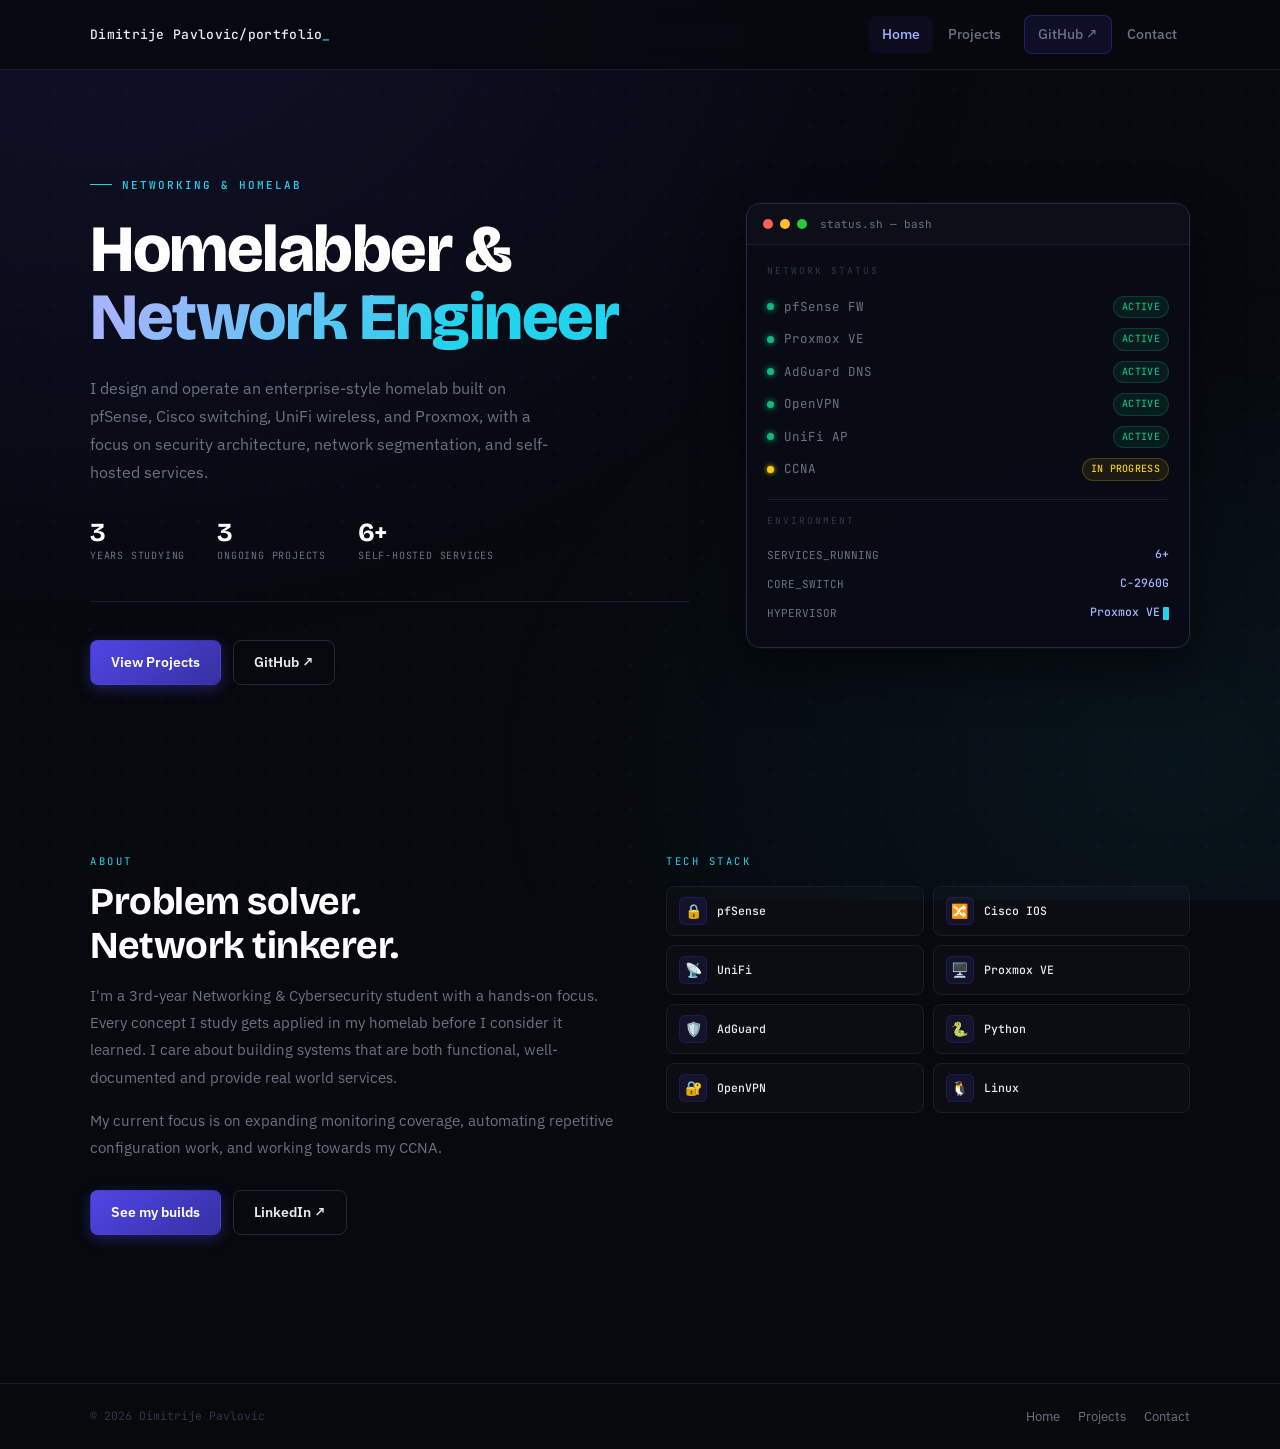
==== commit 7f0757f2: "css fixes" ====
--- a/index.html
+++ b/index.html
@@ -126,9 +126,9 @@
         <div class="section-label">About</div>
         <h2 class="section-title">Problem solver.<br>Network tinkerer.</h2>
         <p>
-          I'm a 3rd-year Networking & Cybersecurity student with a hands-on focus — every concept
+          I'm a 3rd-year Networking & Cybersecurity student with a hands-on focus. Every concept
           I study gets applied in my homelab before I consider it learned. I care about building systems
-          that are both functional and well-documented.
+          that are both functional, well-documented and provide real world services.
         </p>
         <p>
           My current focus is on expanding monitoring coverage, automating repetitive configuration work,
--- a/assets/css/style.css
+++ b/assets/css/style.css
@@ -394,7 +394,7 @@
   font-size: 15px;
   line-height: 1.75;
   max-width: 520px;
-  margin-bottom: 44px;
+  margin-bottom: 0px;
 }
 
 /*About*/
@@ -593,7 +593,7 @@
 
 /*Projects page hero*/
 .page-hero {
-  padding: 72px 0 52px;
+  padding: 72px 0 24px;
   border-bottom: 1px solid var(--border);
   margin-bottom: 52px;
 }
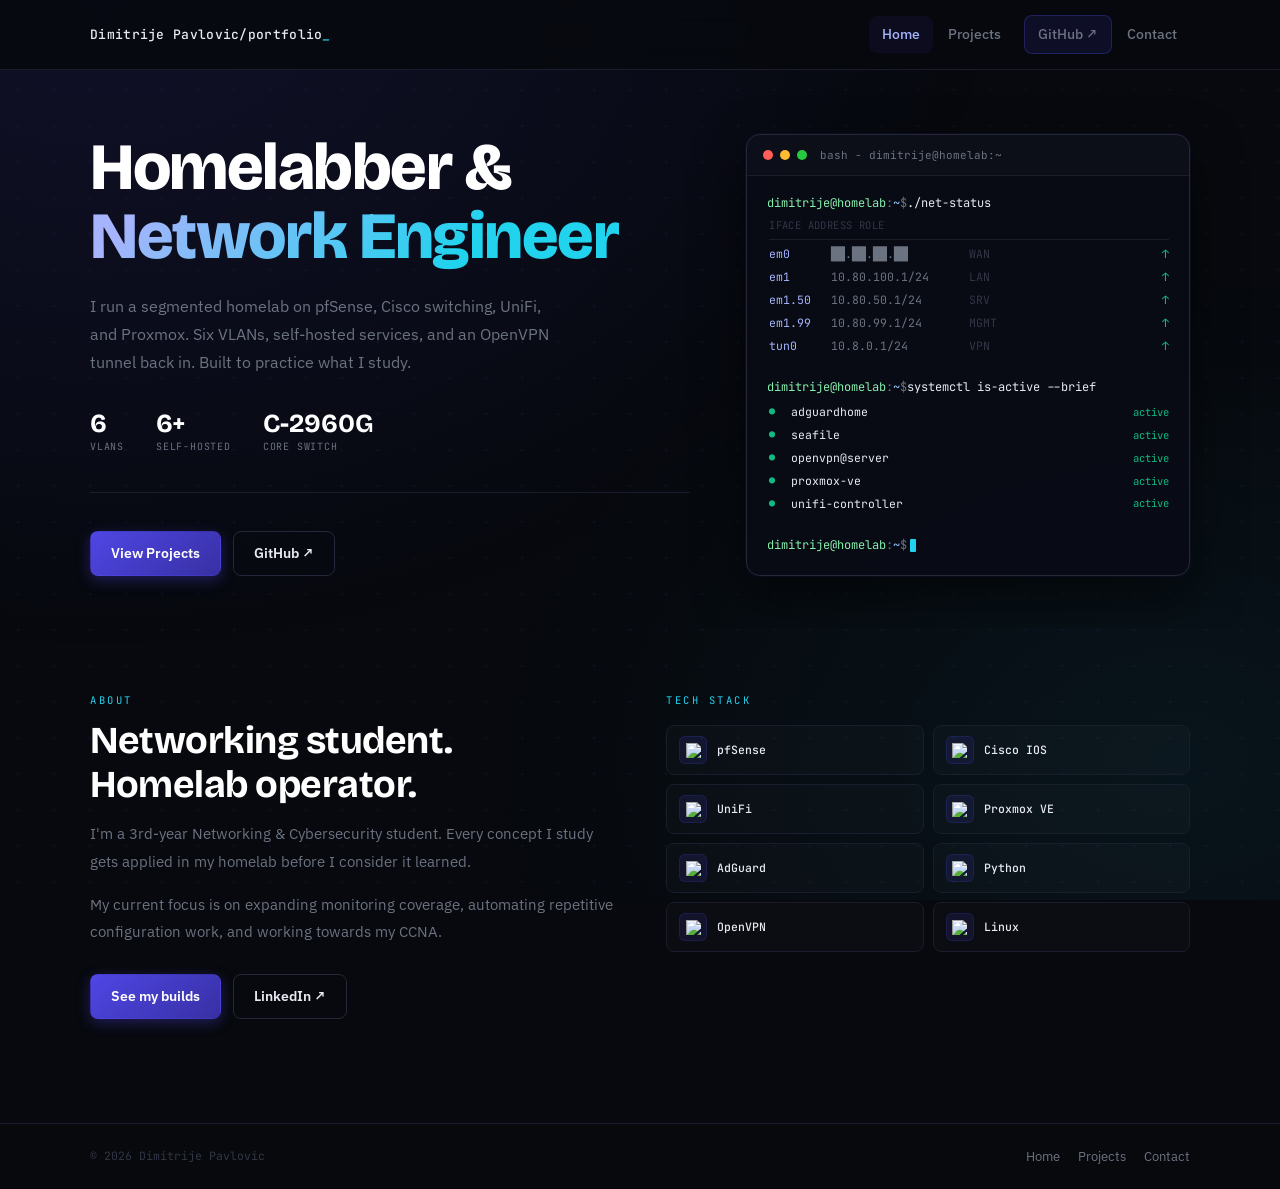
==== commit fe34d446: "refinement" ====
--- a/index.html
+++ b/index.html
@@ -3,7 +3,7 @@
 <head>
 <meta charset="utf-8" />
 <meta name="viewport" content="width=device-width, initial-scale=1" />
-<title>Dimitrije Pavlovic — Homelab & Networking</title>
+<title>Dimitrije Pavlovic | Homelab & Networking</title>
 <meta name="description" content="Homelab, networking, and cybersecurity portfolio." />
 <link rel="preconnect" href="https://fonts.googleapis.com">
 <link rel="preconnect" href="https://fonts.gstatic.com" crossorigin>
@@ -34,30 +34,29 @@
     <div class="container hero-inner">
 
       <div class="hero-text">
-        <div class="hero-eyebrow reveal">Networking & Homelab</div>
-        <h1 class="reveal reveal-d1">Homelabber &<br><em>Network Engineer</em></h1>
-        <p class="hero-desc reveal reveal-d2">
-          I design and operate an enterprise-style homelab built on pfSense, Cisco switching,
-          UniFi wireless, and Proxmox, with a focus on security architecture, network segmentation,
-          and self-hosted services.
+        <h1 class="reveal">Homelabber &amp;<br><em>Network Engineer</em></h1>
+        <p class="hero-desc reveal reveal-d1">
+          I run a segmented homelab on pfSense, Cisco switching, UniFi, and Proxmox.
+          Six VLANs, self-hosted services, and an OpenVPN tunnel back in.
+          Built to practice what I study.
         </p>
-        <div class="hero-stats reveal reveal-d3">
+        <div class="hero-stats reveal reveal-d2">
           <div class="hero-stat">
-            <span class="hero-stat-value">3</span>
-            <span class="hero-stat-label">Years Studying</span>
-          </div>
-          <div class="hero-stat">
-            <span class="hero-stat-value">3</span>
-            <span class="hero-stat-label">Ongoing Projects</span>
+            <span class="hero-stat-value">6</span>
+            <span class="hero-stat-label">VLANs</span>
           </div>
           <div class="hero-stat">
             <span class="hero-stat-value">6+</span>
-            <span class="hero-stat-label">Self-hosted Services</span>
+            <span class="hero-stat-label">Self-hosted</span>
+          </div>
+          <div class="hero-stat">
+            <span class="hero-stat-value">C-2960G</span>
+            <span class="hero-stat-label">Core Switch</span>
           </div>
         </div>
-        <div class="cta reveal reveal-d4">
+        <div class="cta reveal reveal-d3">
           <a class="btn primary" href="projects.html">View Projects</a>
-          <a class="btn ghost" href="https://github.com/" target="_blank" rel="noopener">GitHub ↗</a>
+          <a class="btn ghost" href="https://github.com/pvlvc-dev" target="_blank" rel="noopener">GitHub ↗</a>
         </div>
       </div>
 
@@ -67,51 +66,46 @@
           <span class="t-dot r"></span>
           <span class="t-dot y"></span>
           <span class="t-dot g"></span>
-          <span class="terminal-filename">status.sh — bash</span>
+          <span class="terminal-filename">bash - dimitrije@homelab:~</span>
         </div>
         <div class="terminal-body">
-          <div class="t-section-label">Network Status</div>
 
-          <div class="status-row">
-            <span class="status-label"><span class="s-dot live"></span>pfSense FW</span>
-            <span class="s-badge live">ACTIVE</span>
-          </div>
-          <div class="status-row">
-            <span class="status-label"><span class="s-dot live"></span>Proxmox VE</span>
-            <span class="s-badge live">ACTIVE</span>
-          </div>
-          <div class="status-row">
-            <span class="status-label"><span class="s-dot live"></span>AdGuard DNS</span>
-            <span class="s-badge live">ACTIVE</span>
-          </div>
-          <div class="status-row">
-            <span class="status-label"><span class="s-dot live"></span>OpenVPN</span>
-            <span class="s-badge live">ACTIVE</span>
-          </div>
-          <div class="status-row">
-            <span class="status-label"><span class="s-dot live"></span>UniFi AP</span>
-            <span class="s-badge live">ACTIVE</span>
-          </div>
-          <div class="status-row">
-            <span class="status-label"><span class="s-dot planned"></span>CCNA</span>
-            <span class="s-badge planned">IN PROGRESS</span>
+          <div class="t-prompt-line">
+            <span class="tp-user">dimitrije</span><span class="tp-sep">@homelab</span><span class="tp-colon">:</span><span class="tp-path">~</span><span class="tp-dollar"> $</span>
+            <span class="t-cmd-text"> ./net-status</span>
           </div>
 
-          <hr class="t-divider">
+          <div class="t-out">
+            <div class="t-col-hd">IFACE      ADDRESS           ROLE</div>
+            <div class="t-if-row"><span class="t-ifname">em0</span><span class="t-ifaddr">██.██.██.██</span><span class="t-ifrole">WAN</span><span class="t-ifup">↑</span></div>
+            <div class="t-if-row"><span class="t-ifname">em1</span><span class="t-ifaddr">10.80.100.1/24</span><span class="t-ifrole">LAN</span><span class="t-ifup">↑</span></div>
+            <div class="t-if-row"><span class="t-ifname">em1.50</span><span class="t-ifaddr">10.80.50.1/24</span><span class="t-ifrole">SRV</span><span class="t-ifup">↑</span></div>
+            <div class="t-if-row"><span class="t-ifname">em1.99</span><span class="t-ifaddr">10.80.99.1/24</span><span class="t-ifrole">MGMT</span><span class="t-ifup">↑</span></div>
+            <div class="t-if-row"><span class="t-ifname">tun0</span><span class="t-ifaddr">10.8.0.1/24</span><span class="t-ifrole">VPN</span><span class="t-ifup">↑</span></div>
+          </div>
 
-          <div class="t-section-label">Environment</div>
-          <div class="t-kv-row">
-            <span class="t-key">SERVICES_RUNNING</span>
-            <span class="t-val">6+</span>
+          <div class="t-gap"></div>
+
+          <div class="t-prompt-line">
+            <span class="tp-user">dimitrije</span><span class="tp-sep">@homelab</span><span class="tp-colon">:</span><span class="tp-path">~</span><span class="tp-dollar"> $</span>
+            <span class="t-cmd-text"> systemctl is-active --brief</span>
           </div>
-          <div class="t-kv-row">
-            <span class="t-key">CORE_SWITCH</span>
-            <span class="t-val">C-2960G</span>
+
+          <div class="t-out">
+            <div class="t-svc-row"><span class="t-svc-dot on">●</span><span class="t-svc-name">adguardhome</span><span class="t-svc-stat on">active</span></div>
+            <div class="t-svc-row"><span class="t-svc-dot on">●</span><span class="t-svc-name">seafile</span><span class="t-svc-stat on">active</span></div>
+            <div class="t-svc-row"><span class="t-svc-dot on">●</span><span class="t-svc-name">openvpn@server</span><span class="t-svc-stat on">active</span></div>
+            <div class="t-svc-row"><span class="t-svc-dot on">●</span><span class="t-svc-name">proxmox-ve</span><span class="t-svc-stat on">active</span></div>
+            <div class="t-svc-row"><span class="t-svc-dot on">●</span><span class="t-svc-name">unifi-controller</span><span class="t-svc-stat on">active</span></div>
           </div>
-          <div class="t-kv-row">
-            <span class="t-key">HYPERVISOR</span>
-            <span class="t-val">Proxmox VE<span class="terminal-cursor"></span></span>
+
+          <div class="t-gap"></div>
+
+          <div class="t-prompt-line">
+            <span class="tp-user">dimitrije</span><span class="tp-sep">@homelab</span><span class="tp-colon">:</span><span class="tp-path">~</span><span class="tp-dollar"> $</span>
+            <span class="terminal-cursor"></span>
           </div>
+
         </div>
       </div>
 
@@ -124,11 +118,10 @@
 
       <div class="about-text reveal">
         <div class="section-label">About</div>
-        <h2 class="section-title">Problem solver.<br>Network tinkerer.</h2>
+        <h2 class="section-title">Networking student.<br>Homelab operator.</h2>
         <p>
-          I'm a 3rd-year Networking & Cybersecurity student with a hands-on focus. Every concept
-          I study gets applied in my homelab before I consider it learned. I care about building systems
-          that are both functional, well-documented and provide real world services.
+          I'm a 3rd-year Networking & Cybersecurity student. Every concept
+          I study gets applied in my homelab before I consider it learned.
         </p>
         <p>
           My current focus is on expanding monitoring coverage, automating repetitive configuration work,
@@ -143,14 +136,14 @@
       <div class="reveal reveal-d2">
         <div class="section-label" style="margin-bottom:16px;">Tech Stack</div>
         <div class="skill-grid">
-          <div class="skill-item"><div class="skill-icon">🔒</div><span class="skill-name">pfSense</span></div>
-          <div class="skill-item"><div class="skill-icon">🔀</div><span class="skill-name">Cisco IOS</span></div>
-          <div class="skill-item"><div class="skill-icon">📡</div><span class="skill-name">UniFi</span></div>
-          <div class="skill-item"><div class="skill-icon">🖥️</div><span class="skill-name">Proxmox VE</span></div>
-          <div class="skill-item"><div class="skill-icon">🛡️</div><span class="skill-name">AdGuard</span></div>
-          <div class="skill-item"><div class="skill-icon">🐍</div><span class="skill-name">Python</span></div>
-          <div class="skill-item"><div class="skill-icon">🔐</div><span class="skill-name">OpenVPN</span></div>
-          <div class="skill-item"><div class="skill-icon">🐧</div><span class="skill-name">Linux</span></div>
+          <div class="skill-item"><div class="skill-icon"><img src="https://cdn.simpleicons.org/pfsense/a5b4fc" alt="pfSense" /></div><span class="skill-name">pfSense</span></div>
+          <div class="skill-item"><div class="skill-icon"><img src="https://cdn.simpleicons.org/cisco/a5b4fc" alt="Cisco" /></div><span class="skill-name">Cisco IOS</span></div>
+          <div class="skill-item"><div class="skill-icon"><img src="https://cdn.simpleicons.org/ubiquiti/a5b4fc" alt="UniFi" /></div><span class="skill-name">UniFi</span></div>
+          <div class="skill-item"><div class="skill-icon"><img src="https://cdn.simpleicons.org/proxmox/a5b4fc" alt="Proxmox" /></div><span class="skill-name">Proxmox VE</span></div>
+          <div class="skill-item"><div class="skill-icon"><img src="https://cdn.simpleicons.org/adguard/a5b4fc" alt="AdGuard" /></div><span class="skill-name">AdGuard</span></div>
+          <div class="skill-item"><div class="skill-icon"><img src="https://cdn.simpleicons.org/python/a5b4fc" alt="Python" /></div><span class="skill-name">Python</span></div>
+          <div class="skill-item"><div class="skill-icon"><img src="https://cdn.simpleicons.org/openvpn/a5b4fc" alt="OpenVPN" /></div><span class="skill-name">OpenVPN</span></div>
+          <div class="skill-item"><div class="skill-icon"><img src="https://cdn.simpleicons.org/linux/a5b4fc" alt="Linux" /></div><span class="skill-name">Linux</span></div>
         </div>
       </div>
 
--- a/assets/css/style.css
+++ b/assets/css/style.css
@@ -67,7 +67,7 @@
 
 /* Layout */
 .container { position: relative; z-index: 1; width: min(1100px, 92%); margin: 0 auto; }
-.section { padding: 88px 0; }
+.section { padding: 64px 0; }
 
 /*Scroll reveal animations*/
 .reveal {
@@ -168,7 +168,7 @@
 
 /*Hero*/
 .hero {
-  padding: 96px 0 80px;
+  padding: 64px 0 52px;
   position: relative;
   overflow: hidden;
 }
@@ -179,25 +179,6 @@
   align-items: center;
 }
 @media (min-width: 900px) { .hero-inner { grid-template-columns: 1.15fr 0.85fr; } }
-
-.hero-eyebrow {
-  display: inline-flex;
-  align-items: center;
-  gap: 10px;
-  font-family: var(--font-mono);
-  font-size: 11px;
-  font-weight: 500;
-  color: var(--accent-2);
-  letter-spacing: 2px;
-  text-transform: uppercase;
-  margin-bottom: 22px;
-}
-.hero-eyebrow::before {
-  content: '';
-  width: 22px; height: 1px;
-  background: var(--accent-2);
-  flex-shrink: 0;
-}
 
 .hero h1 {
   font-family: var(--font-display);
@@ -280,86 +261,6 @@
   margin-left: 6px;
 }
 .terminal-body { padding: 18px 20px 20px; }
-.t-section-label {
-  font-family: var(--font-mono);
-  font-size: 9.5px;
-  color: var(--dim);
-  letter-spacing: 2px;
-  text-transform: uppercase;
-  margin-bottom: 12px;
-}
-.t-divider {
-  border: none;
-  border-top: 1px solid var(--border);
-  margin: 13px 0;
-}
-.status-row {
-  display: flex;
-  align-items: center;
-  justify-content: space-between;
-  padding: 5px 0;
-}
-.status-label {
-  font-family: var(--font-mono);
-  font-size: 12.5px;
-  color: var(--muted);
-  display: flex;
-  align-items: center;
-  gap: 10px;
-}
-.s-dot {
-  width: 7px; height: 7px;
-  border-radius: 50%;
-  flex-shrink: 0;
-}
-.s-dot.live {
-  background: var(--green);
-  box-shadow: 0 0 6px var(--green);
-  animation: pulse-dot 2.2s ease-in-out infinite;
-}
-.s-dot.planned {
-  background: var(--yellow);
-  box-shadow: 0 0 5px var(--yellow);
-}
-@keyframes pulse-dot {
-  0%, 100% { opacity: 1; }
-  50%       { opacity: 0.35; }
-}
-.s-badge {
-  font-family: var(--font-mono);
-  font-size: 10px;
-  font-weight: 500;
-  padding: 2px 8px;
-  border-radius: 999px;
-  letter-spacing: 0.3px;
-}
-.s-badge.live {
-  color: var(--green);
-  background: rgba(16,185,129,0.1);
-  border: 1px solid rgba(16,185,129,0.22);
-}
-.s-badge.planned {
-  color: var(--yellow);
-  background: rgba(250,204,21,0.08);
-  border: 1px solid rgba(250,204,21,0.22);
-}
-.t-kv-row {
-  display: flex;
-  justify-content: space-between;
-  align-items: center;
-  padding: 5px 0;
-}
-.t-key {
-  font-family: var(--font-mono);
-  font-size: 11px;
-  color: var(--muted);
-}
-.t-val {
-  font-family: var(--font-mono);
-  font-size: 11.5px;
-  font-weight: 500;
-  color: #a5b4fc;
-}
 .terminal-cursor {
   display: inline-block;
   width: 6px; height: 13px;
@@ -394,7 +295,6 @@
   font-size: 15px;
   line-height: 1.75;
   max-width: 520px;
-  margin-bottom: 0px;
 }
 
 /*About*/
@@ -412,6 +312,7 @@
   line-height: 1.82;
   margin-bottom: 16px;
 }
+.about-text p:last-of-type { margin-bottom: 0; }
 
 .skill-grid {
   display: grid;
@@ -444,6 +345,7 @@
   flex-shrink: 0;
   border: 1px solid rgba(79,70,229,0.18);
 }
+.skill-icon img { width: 15px; height: 15px; display: block; }
 .skill-name {
   font-family: var(--font-mono);
   font-size: 11.5px;
@@ -593,16 +495,16 @@
 
 /*Projects page hero*/
 .page-hero {
-  padding: 72px 0 24px;
+  padding: 48px 0 20px;
   border-bottom: 1px solid var(--border);
-  margin-bottom: 52px;
+  margin-bottom: 36px;
 }
 
 /*Footer*/
 .site-footer {
   border-top: 1px solid var(--border);
   background: rgba(7,9,14,0.9);
-  margin-top: 60px;
+  margin-top: 40px;
 }
 .footer-inner {
   display: flex;
@@ -621,5 +523,77 @@
 .footer-links a { font-size: 13px; color: var(--muted); text-decoration: none; transition: color 0.15s; }
 .footer-links a:hover { color: var(--text); }
 
+/* Terminal redesign */
+.t-prompt-line {
+  display: flex;
+  align-items: center;
+  font-family: var(--font-mono);
+  font-size: 12px;
+  line-height: 1.6;
+  margin-top: 8px;
+}
+.t-prompt-line:first-child { margin-top: 0; }
+.tp-user  { color: #86efac; }
+.tp-sep   { color: #86efac; }
+.tp-colon { color: var(--muted); }
+.tp-path  { color: #93c5fd; }
+.tp-dollar { color: var(--muted); }
+.t-cmd-text { color: var(--text); }
+
+.t-out {
+  font-family: var(--font-mono);
+  font-size: 11.5px;
+  line-height: 1.65;
+  padding-left: 2px;
+  margin-top: 4px;
+}
+.t-col-hd {
+  color: var(--dim);
+  font-size: 10.5px;
+  letter-spacing: 0.4px;
+  padding-bottom: 4px;
+  border-bottom: 1px solid var(--border);
+  margin-bottom: 3px;
+}
+.t-if-row {
+  display: grid;
+  grid-template-columns: 62px 138px 1fr auto;
+  align-items: center;
+  padding: 2px 0;
+}
+.t-ifname  { color: #a5b4fc; }
+.t-ifaddr  { color: var(--muted); }
+.t-ifrole  { color: var(--dim); }
+.t-ifup    { color: var(--green); }
+
+.t-svc-row {
+  display: grid;
+  grid-template-columns: 16px 1fr auto;
+  align-items: center;
+  gap: 6px;
+  padding: 2px 0;
+}
+.t-svc-dot      { font-size: 10px; line-height: 1; }
+.t-svc-dot.on   { color: var(--green); }
+.t-svc-dot.wip  { color: var(--yellow); }
+.t-svc-name     { color: var(--text); font-size: 11.5px; }
+.t-svc-stat     { font-size: 10.5px; }
+.t-svc-stat.on  { color: var(--green); }
+.t-svc-stat.wip { color: var(--yellow); }
+
+.t-gap { height: 12px; }
+
+@media (max-width: 600px) {
+  .hero         { padding: 44px 0 36px; }
+  .hero-inner   { gap: 32px; }
+  .section      { padding: 48px 0; }
+  .grid-2       { gap: 36px; }
+  .page-hero    { padding: 36px 0 16px; margin-bottom: 28px; }
+}
+@media (max-width: 400px) {
+  .terminal-body  { padding: 14px 14px 16px; }
+  .t-if-row       { grid-template-columns: 54px 116px 1fr auto; }
+}
+
 /*Utilities*/
 .muted { color: var(--muted); }
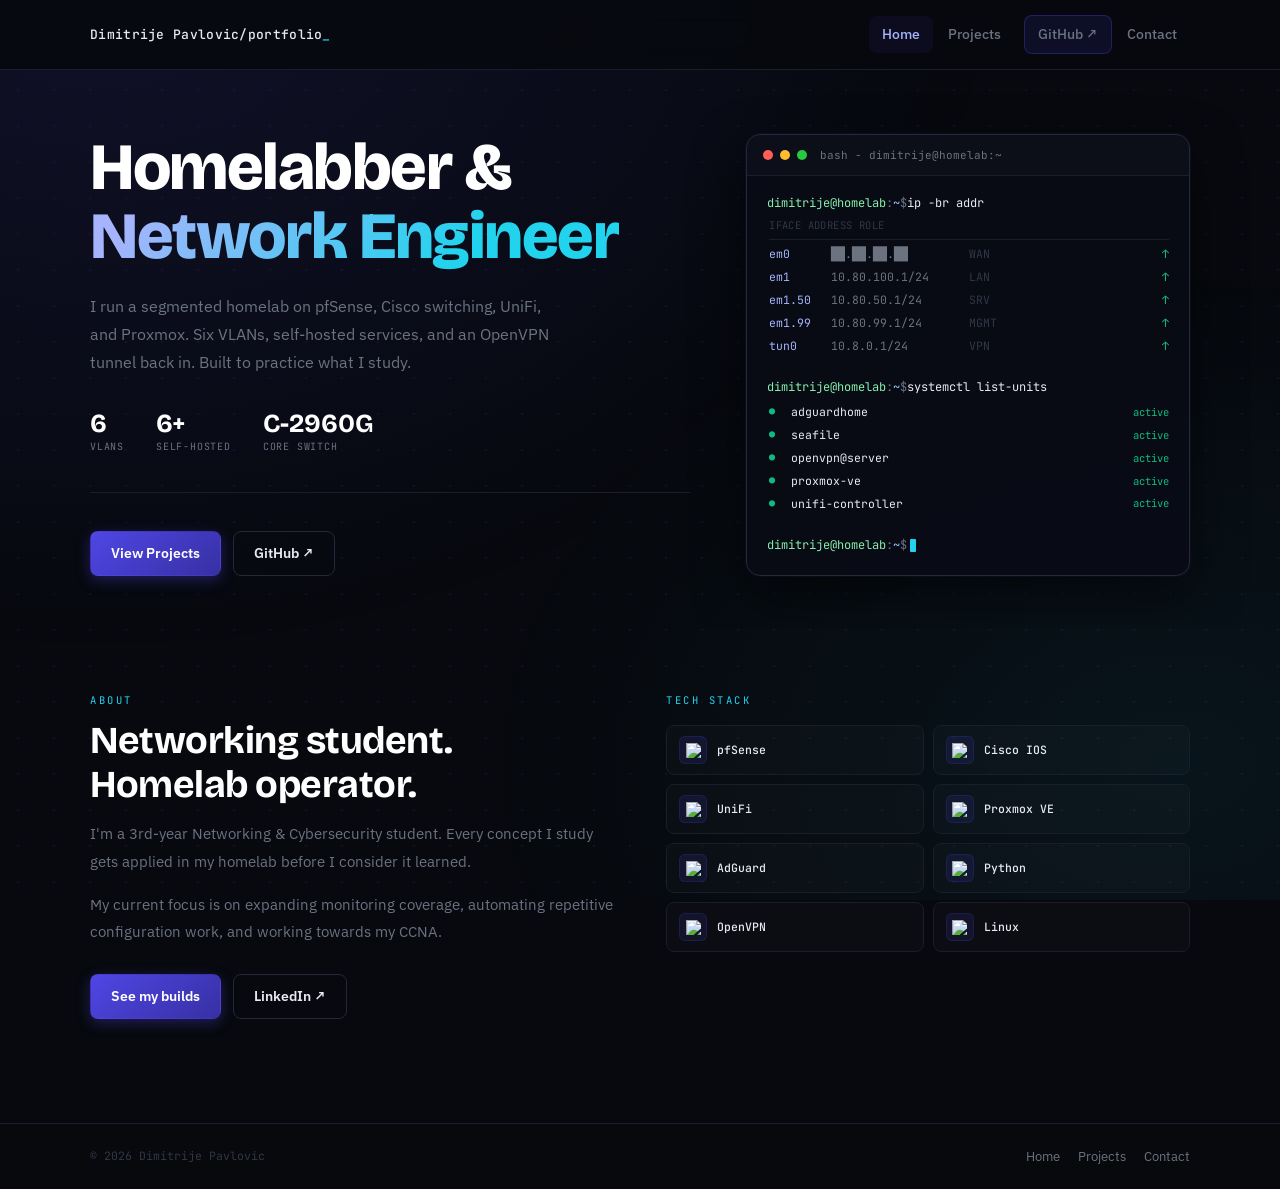
==== commit 5809cc6a: "new project, minor visual changes" ====
--- a/index.html
+++ b/index.html
@@ -72,7 +72,7 @@
 
           <div class="t-prompt-line">
             <span class="tp-user">dimitrije</span><span class="tp-sep">@homelab</span><span class="tp-colon">:</span><span class="tp-path">~</span><span class="tp-dollar"> $</span>
-            <span class="t-cmd-text"> ./net-status</span>
+            <span class="t-cmd-text"> ip -br addr</span>
           </div>
 
           <div class="t-out">
@@ -88,7 +88,7 @@
 
           <div class="t-prompt-line">
             <span class="tp-user">dimitrije</span><span class="tp-sep">@homelab</span><span class="tp-colon">:</span><span class="tp-path">~</span><span class="tp-dollar"> $</span>
-            <span class="t-cmd-text"> systemctl is-active --brief</span>
+            <span class="t-cmd-text"> systemctl list-units</span>
           </div>
 
           <div class="t-out">
--- a/assets/css/style.css
+++ b/assets/css/style.css
@@ -236,7 +236,7 @@
   background: rgba(9,12,22,0.95);
   border: 1px solid var(--border-hi);
   border-radius: var(--radius);
-  overflow: hidden;
+  overflow: clip;
   box-shadow: 0 0 0 1px rgba(79,70,229,0.08), var(--shadow);
 }
 .terminal-titlebar {
@@ -260,7 +260,7 @@
   color: var(--muted);
   margin-left: 6px;
 }
-.terminal-body { padding: 18px 20px 20px; }
+.terminal-body { padding: 18px 20px 20px; overflow-x: auto; }
 .terminal-cursor {
   display: inline-block;
   width: 6px; height: 13px;
@@ -511,7 +511,6 @@
   align-items: center;
   justify-content: space-between;
   padding: 22px 0;
-  flex-wrap: wrap;
   gap: 12px;
 }
 .footer-copy {
@@ -589,6 +588,7 @@
   .section      { padding: 48px 0; }
   .grid-2       { gap: 36px; }
   .page-hero    { padding: 36px 0 16px; margin-bottom: 28px; }
+  .footer-inner { gap: 8px; }
 }
 @media (max-width: 400px) {
   .terminal-body  { padding: 14px 14px 16px; }
